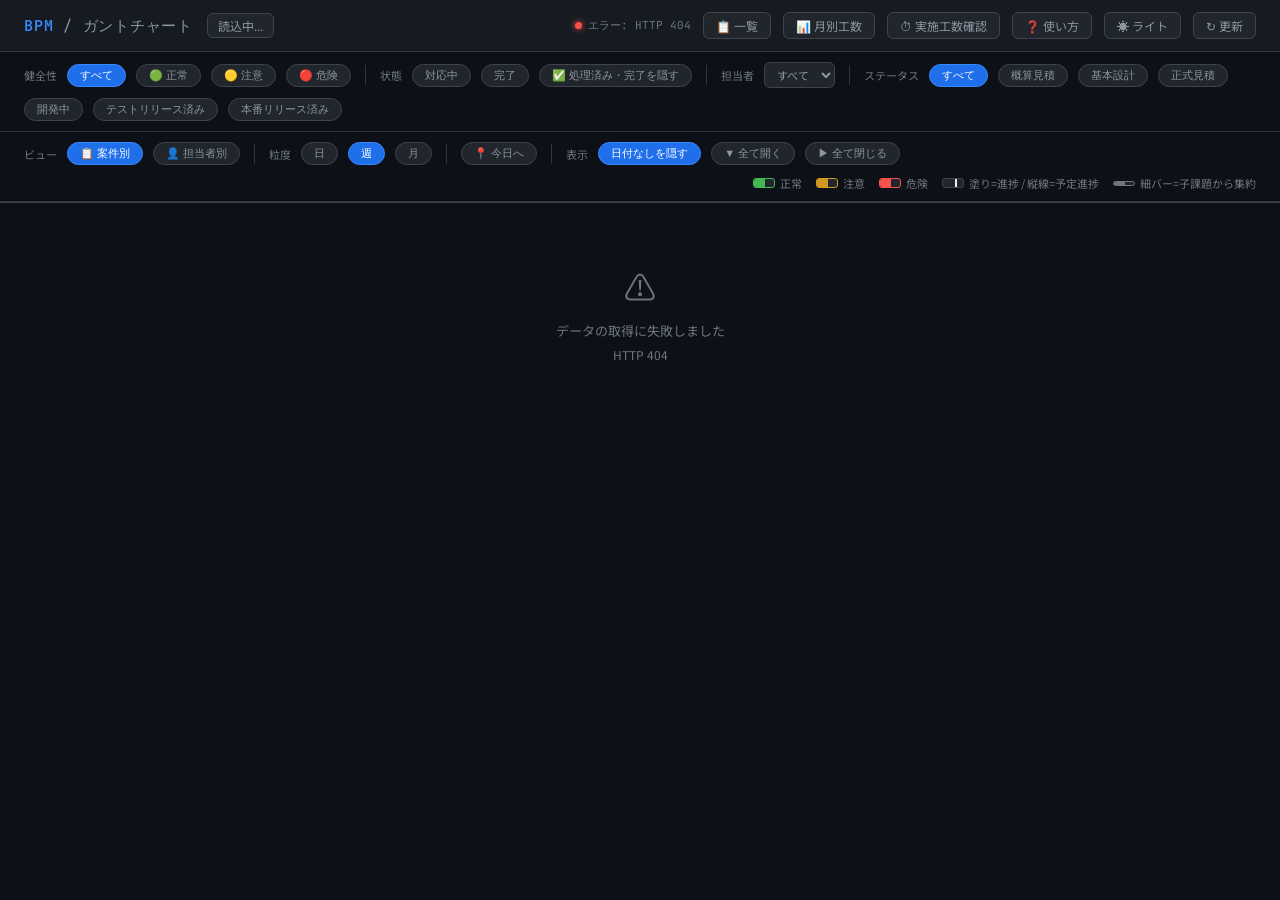
==== frontend/html/gantt.html @ 147f07b0 "feat: 担当者別・月別割当工数（人月）一覧表（workload.html）を追加" ====
<!DOCTYPE html>
<html lang="ja">
<head>
<meta charset="UTF-8">
<meta name="viewport" content="width=device-width, initial-scale=1.0">
<title>BPM / ガントチャート</title>
<link href="https://fonts.googleapis.com/css2?family=Noto+Sans+JP:wght@300;400;500;700&family=JetBrains+Mono:wght@400;600&display=swap" rel="stylesheet">
<style>
  :root {
    --bg: #0d1117; --bg2: #161b22; --bg3: #1c2128; --bg4: #21262d;
    --border: #30363d; --border2: #3d444d;
    --text: #e6edf3; --text2: #8d96a0; --text3: #6e7681;
    --accent: #388bfd; --accent2: #1f6feb;
    --green: #3fb950; --yellow: #d29922; --red: #f85149; --purple: #a371f7;
    --font: 'Noto Sans JP', sans-serif;
    --mono: 'JetBrains Mono', monospace;
    color-scheme: dark;
  }
  [data-theme="light"] {
    --bg: #ffffff; --bg2: #f6f8fa; --bg3: #eaeef2; --bg4: #f1f3f5;
    --border: #d0d7de; --border2: #afb8c1;
    --text: #1f2328; --text2: #57606a; --text3: #8c959f;
    --accent: #0969da; --accent2: #0550ae;
    --green: #1a7f37; --yellow: #9a6700; --red: #cf222e; --purple: #8250df;
    color-scheme: light;
  }
  * { box-sizing: border-box; margin: 0; padding: 0; }
  /* 画面全体を縦フレックスにして、ガント本体が残りの高さをすべて使うようにする */
  body {
    background: var(--bg); color: var(--text); font-family: var(--font); font-size: 13px;
    height: 100vh; display: flex; flex-direction: column;
  }

  /* Header */
  .header {
    background: var(--bg2); border-bottom: 1px solid var(--border); flex: none;
    padding: 12px 24px; display: flex; align-items: center; justify-content: space-between;
  }
  .logo { font-family: var(--mono); font-size: 15px; font-weight: 600; color: var(--accent); letter-spacing: .05em; }
  .logo span { color: var(--text2); font-weight: 400; }
  .project-badge {
    background: var(--bg4); border: 1px solid var(--border2);
    border-radius: 6px; padding: 3px 10px; font-size: 12px; color: var(--text2); margin-left: 14px;
  }
  .header-right { display: flex; align-items: center; gap: 12px; }
  .sync-info { font-family: var(--mono); font-size: 11px; color: var(--text3); }
  .sync-dot {
    width: 7px; height: 7px; border-radius: 50%; background: var(--green);
    display: inline-block; margin-right: 6px; box-shadow: 0 0 6px var(--green);
  }
  .sync-dot.error { background: var(--red); box-shadow: 0 0 6px var(--red); }
  .sync-dot.loading { background: var(--yellow); animation: blink 1s infinite; }
  @keyframes blink { 0%,100%{opacity:1} 50%{opacity:.3} }
  .btn-refresh, .btn-theme {
    background: var(--bg4); border: 1px solid var(--border2); border-radius: 6px;
    color: var(--text2); padding: 4px 12px; font-size: 12px; cursor: pointer;
    font-family: var(--font); transition: .15s;
  }
  .btn-refresh:hover, .btn-theme:hover { border-color: var(--accent); color: var(--text); }

  /* Filter */
  .filter-bar {
    padding: 10px 24px; display: flex; align-items: center; gap: 10px;
    border-bottom: 1px solid var(--border); flex-wrap: wrap; flex: none;
  }
  .filter-label { font-size: 11px; color: var(--text3); }
  .chip {
    background: var(--bg4); border: 1px solid var(--border2); border-radius: 20px;
    padding: 3px 12px; font-size: 11px; cursor: pointer; color: var(--text2); transition: .15s;
  }
  .chip:hover { border-color: var(--accent); color: var(--text); }
  .chip.active { background: var(--accent2); border-color: var(--accent); color: #fff; }
  .filter-sep { width: 1px; height: 20px; background: var(--border); margin: 0 4px; }
  .select-filter {
    background: var(--bg4); border: 1px solid var(--border2); border-radius: 6px;
    color: var(--text2); padding: 3px 8px; font-size: 11px; cursor: pointer;
    font-family: var(--font); outline: none; transition: .15s;
  }
  .select-filter:hover { border-color: var(--accent); color: var(--text); }

  /* 凡例 */
  .legend { margin-left: auto; display: flex; align-items: center; gap: 14px; font-size: 11px; color: var(--text3); }
  .legend-item { display: inline-flex; align-items: center; gap: 5px; white-space: nowrap; }
  .legend-swatch {
    width: 22px; height: 10px; border-radius: 3px; background: var(--bg4);
    border: 1px solid var(--barc, var(--border2)); position: relative; overflow: hidden;
  }
  .legend-swatch i { position: absolute; inset: 0 auto 0 0; width: 55%; background: var(--barc); }
  .legend-swatch.plan i { width: 2px; left: 60%; background: var(--text); }
  .legend-swatch.rolled { height: 5px; border-color: var(--text3); }
  .legend-swatch.rolled i { background: var(--text3); }

  /* ガント本体 */
  .gantt-scroll {
    position: relative; overflow: auto;
    flex: 1; min-height: 0; border-top: 1px solid var(--border2);
  }
  .gantt-canvas { position: relative; }

  .grow, .gantt-head { display: flex; align-items: stretch; }
  .gantt-head {
    position: sticky; top: 0; z-index: 3;
    height: 48px; border-bottom: 1px solid var(--border2);   /* 上段23 + 下段24 + 境界1 */
  }
  .gantt-rows { position: relative; }
  .grow { position: relative; z-index: 1; height: 34px; border-bottom: 1px solid var(--border); }
  .grow.is-child { height: 30px; }
  .grow:hover .gtrack { background: rgba(127,127,127,.09); }
  .grow:hover .gcell-left { background: var(--bg3); }

  .gcell-left {
    position: sticky; left: 0; flex: none; z-index: 2;
    display: flex; align-items: center; gap: 6px;
    padding: 0 10px 0 8px; overflow: hidden;
    background: var(--bg2); border-right: 1px solid var(--border2);
  }
  .grow.is-child .gcell-left { background: var(--bg); padding-left: 26px; }
  .gantt-head .gcell-left {
    background: var(--bg2); font-size: 11px; color: var(--text3);
    text-transform: uppercase; letter-spacing: .05em; white-space: nowrap;
  }
  .head-count {
    margin-left: auto; text-transform: none; letter-spacing: 0;
    font-family: var(--mono); overflow: hidden; text-overflow: ellipsis;
  }

  .gtrack { position: relative; flex: none; }

  /* 背景レイヤー（グリッド・週末・今日） */
  .gantt-bg { position: absolute; top: 0; bottom: 0; z-index: 0; pointer-events: none; }
  .gcol { position: absolute; top: 0; bottom: 0; border-right: 1px solid var(--border); opacity: .55; }
  .gcol.weekend { background: rgba(127,127,127,.07); }
  .gcol.month-start { border-right-color: var(--border2); opacity: 1; }
  .gtoday { position: absolute; top: 0; bottom: 0; width: 2px; background: var(--accent); opacity: .65; }

  /* 時間軸ヘッダー */
  .gt-groups, .gt-cols { position: absolute; left: 0; right: 0; }
  .gt-groups { top: 0; height: 23px; }
  .gt-cols { top: 23px; height: 24px; }
  .gt-group {
    position: absolute; top: 0; height: 23px; display: flex; align-items: center;
    font-size: 11px; color: var(--text2);
    border-right: 1px solid var(--border2); border-bottom: 1px solid var(--border);
    background: var(--bg2); white-space: nowrap;
  }
  /* 年月ラベルは左ペインの右端に貼り付いて動く（横スクロールしても現在の年月が読める）。
     LEFT_W(340) + 余白7px = 347px。overflow:hidden を付けると sticky が効かなくなるため付けない。 */
  .gt-group > span { position: sticky; left: 347px; padding-left: 7px; }
  .gt-col {
    position: absolute; top: 0; height: 24px; display: flex;
    align-items: center; justify-content: center; gap: 2px;
    font-family: var(--mono); font-size: 10px; color: var(--text3);
    border-right: 1px solid var(--border); background: var(--bg2); overflow: hidden;
  }
  .gt-col.weekend { color: var(--text2); background: var(--bg3); }
  .gt-col.today { color: #fff; background: var(--accent2); }
  .gt-col small { font-size: 9px; opacity: .75; }
  .gt-today-flag {
    position: absolute; top: 0; height: 23px; display: flex; align-items: center;
    transform: translateX(-50%); z-index: 2;
  }
  .gt-today-flag span {
    background: var(--accent); color: #fff; font-size: 9px; font-family: var(--mono);
    border-radius: 3px; padding: 1px 5px; white-space: nowrap;
  }

  /* バー */
  .gbar {
    position: absolute; top: 50%; transform: translateY(-50%); height: 15px;
    background: var(--bg4); border: 1px solid var(--barc); border-radius: 4px;
    cursor: pointer; overflow: hidden; transition: filter .15s;
  }
  .grow.is-child .gbar { height: 12px; }
  .gbar:hover { filter: brightness(1.25); }
  .gbar-fill { position: absolute; inset: 0 auto 0 0; background: var(--barc); opacity: .85; }
  .gbar-plan { position: absolute; top: -1px; bottom: -1px; width: 2px; background: var(--text); opacity: .7; }
  .gbar-pct {
    position: absolute; inset: 0; display: flex; align-items: center; justify-content: center;
    font-family: var(--mono); font-size: 9px; font-weight: 600; color: var(--text);
    text-shadow: 0 0 3px var(--bg), 0 0 3px var(--bg);
  }
  .gbar.invalid { border-style: dashed; border-color: var(--red); }
  /* 子課題から集約したサマリーバー（親自身に日付が無い場合）は細く描いて区別する */
  .gbar.rolled { height: 9px; border-radius: 2px; }
  .grow.is-child .gbar.rolled { height: 8px; }
  .gbar.rolled .gbar-pct { font-size: 8px; }

  .no-date {
    font-size: 10px; color: var(--text3); border: 1px dashed var(--border2);
    border-radius: 4px; padding: 1px 6px; white-space: nowrap;
  }

  /* 左ペイン中身 */
  .toggle-btn {
    background: none; border: none; color: var(--text2); cursor: pointer;
    font-size: 12px; width: 16px; flex: none; text-align: center; transition: transform .2s;
    line-height: 1; padding: 0;
  }
  .toggle-btn.open { transform: rotate(90deg); }
  .toggle-spacer { width: 16px; flex: none; }
  .health-icon { font-size: 11px; flex: none; }
  .issue-key { font-family: var(--mono); font-size: 11px; color: var(--accent); white-space: nowrap; flex: none; text-decoration: none; }
  .issue-key:hover { text-decoration: underline; }
  .issue-title { color: var(--text); font-weight: 500; overflow: hidden; text-overflow: ellipsis; white-space: nowrap; }
  .grow.is-child .issue-title { color: var(--text2); font-weight: 400; font-size: 12px; }
  .count-badge {
    background: var(--bg4); border: 1px solid var(--border2); border-radius: 10px;
    padding: 0 6px; font-size: 10px; color: var(--text3); font-family: var(--mono); flex: none;
  }
  .assignee-tag {
    flex: none; margin-left: auto; max-width: 72px; overflow: hidden;
    text-overflow: ellipsis; white-space: nowrap;
    font-size: 11px; color: var(--text2); text-align: right;
  }
  .grow.is-child .assignee-tag { color: var(--text3); }

  /* 担当者別ビュー: グループヘッダ行・子課題の親案件キー表示 */
  .grow.is-group .gcell-left { background: var(--bg3); font-weight: 500; }
  .grow.is-group:hover .gcell-left { background: var(--bg3); }
  .group-name { overflow: hidden; text-overflow: ellipsis; white-space: nowrap; }
  .parent-ref { color: var(--text3); font-weight: 400; font-size: 10px; }

  /* 担当者別ビュー: 複数選択フィルタ */
  .assignee-multi { position: relative; }
  .assignee-multi-panel {
    position: absolute; top: calc(100% + 6px); left: 0; z-index: 50; display: none;
    background: var(--bg2); border: 1px solid var(--border2); border-radius: 8px;
    padding: 6px; min-width: 200px; max-height: 320px; overflow-y: auto;
    box-shadow: 0 8px 24px rgba(0,0,0,.35);
  }
  .assignee-multi-panel.open { display: block; }
  .assignee-multi-actions {
    display: flex; justify-content: flex-end; padding: 0 4px 6px;
    border-bottom: 1px solid var(--border); margin-bottom: 6px;
  }
  .assignee-multi-actions button {
    background: none; border: none; color: var(--accent); font-size: 11px; cursor: pointer; padding: 0;
  }
  .assignee-multi-panel label {
    display: flex; align-items: center; gap: 6px; padding: 3px 4px;
    font-size: 12px; color: var(--text); cursor: pointer; border-radius: 4px; white-space: nowrap;
  }
  .assignee-multi-panel label:hover { background: var(--bg3); }

  /* ツールチップ */
  .gtip {
    position: fixed; z-index: 500; display: none; max-width: 320px;
    background: var(--bg2); border: 1px solid var(--border2); border-radius: 8px;
    padding: 10px 12px; box-shadow: 0 8px 24px rgba(0,0,0,.4); pointer-events: none;
  }
  .gtip.open { display: block; }
  .gtip-key { font-family: var(--mono); font-size: 11px; color: var(--accent); }
  .gtip-title { font-size: 13px; font-weight: 600; margin: 2px 0 8px; line-height: 1.35; }
  .gtip-grid { display: grid; grid-template-columns: auto 1fr; gap: 3px 12px; font-size: 12px; }
  .gtip-grid dt { color: var(--text3); white-space: nowrap; }
  .gtip-grid dd { font-family: var(--mono); color: var(--text); }

  /* 状態表示 */
  .state-overlay { padding: 60px; text-align: center; color: var(--text3); }
  .state-overlay .icon { font-size: 32px; margin-bottom: 12px; }
  .spinner {
    width: 28px; height: 28px; border: 3px solid var(--border2);
    border-top-color: var(--accent); border-radius: 50%;
    animation: spin .8s linear infinite; margin: 0 auto 12px;
  }
  @keyframes spin { to { transform: rotate(360deg); } }
</style>
<link rel="stylesheet" href="child-modal.css">
</head>
<body>

<header class="header">
  <div style="display:flex;align-items:center">
    <div class="logo">BPM<span> / ガントチャート</span></div>
    <div class="project-badge" id="projectBadge">読込中...</div>
  </div>
  <div class="header-right">
    <span class="sync-info"><span class="sync-dot loading" id="syncDot"></span><span id="syncText">取得中...</span></span>
    <a class="btn-refresh" href="/index.html" style="text-decoration:none">📋 一覧</a>
    <a class="btn-refresh" href="/workload.html" style="text-decoration:none">📊 月別工数</a>
    <a class="btn-refresh" href="/worklog.html" target="_blank" rel="noopener" style="text-decoration:none">⏱ 実施工数確認</a>
    <a class="btn-refresh" href="/guide.html" target="_blank" rel="noopener" style="text-decoration:none">❓ 使い方</a>
    <button class="btn-theme" id="btnTheme" onclick="toggleTheme()">☀ ライト</button>
    <button class="btn-refresh" onclick="fetchData(true)">↻ 更新</button>
  </div>
</header>

<div class="filter-bar">
  <span class="filter-label">健全性</span>
  <button class="chip" data-f="health" data-v="all">すべて</button>
  <button class="chip" data-f="health" data-v="green">🟢 正常</button>
  <button class="chip" data-f="health" data-v="yellow">🟡 注意</button>
  <button class="chip" data-f="health" data-v="red">🔴 危険</button>
  <div class="filter-sep"></div>
  <span class="filter-label">状態</span>
  <button class="chip" data-f="status" data-v="wip">対応中</button>
  <button class="chip" data-f="status" data-v="done">完了</button>
  <button class="chip" id="chipHideDone" onclick="toggleHideDone(this)">✅ 処理済み・完了を隠す</button>
  <div class="filter-sep"></div>
  <span class="filter-label">担当者</span>
  <select class="select-filter" id="assigneeFilter" onchange="setAssigneeFilter(this.value)">
    <option value="all">すべて</option>
  </select>
  <div class="assignee-multi" id="assigneeMultiWrap" style="display:none">
    <button class="select-filter" id="assigneeMultiBtn" type="button" onclick="toggleAssigneeMultiPanel(event)">👥 担当者: 全員</button>
    <div class="assignee-multi-panel" id="assigneeMultiPanel"></div>
  </div>
  <div class="filter-sep"></div>
  <span class="filter-label">ステータス</span>
  <button class="chip" data-f="customStatus" data-v="all">すべて</button>
  <button class="chip" data-f="customStatus" data-v="見積">概算見積</button>
  <button class="chip" data-f="customStatus" data-v="設計">基本設計</button>
  <button class="chip" data-f="customStatus" data-v="正式">正式見積</button>
  <button class="chip" data-f="customStatus" data-v="開発">開発中</button>
  <button class="chip" data-f="customStatus" data-v="テスト">テストリリース済み</button>
  <button class="chip" data-f="customStatus" data-v="本番">本番リリース済み</button>
</div>

<div class="filter-bar" style="border-top:none">
  <span class="filter-label">ビュー</span>
  <button class="chip" data-mode="project">📋 案件別</button>
  <button class="chip" data-mode="assignee">👤 担当者別</button>
  <div class="filter-sep"></div>
  <span class="filter-label">粒度</span>
  <button class="chip" data-scale="day">日</button>
  <button class="chip" data-scale="week">週</button>
  <button class="chip" data-scale="month">月</button>
  <div class="filter-sep"></div>
  <button class="chip" onclick="scrollToToday()">📍 今日へ</button>
  <div class="filter-sep"></div>
  <span class="filter-label">表示</span>
  <button class="chip" id="chipHideUndated" onclick="toggleHideUndated(this)">日付なしを隠す</button>
  <button class="chip" onclick="setAllExpanded(true)">▼ 全て開く</button>
  <button class="chip" onclick="setAllExpanded(false)">▶ 全て閉じる</button>

  <div class="legend">
    <span class="legend-item" style="--barc:var(--green)"><span class="legend-swatch"><i></i></span>正常</span>
    <span class="legend-item" style="--barc:var(--yellow)"><span class="legend-swatch"><i></i></span>注意</span>
    <span class="legend-item" style="--barc:var(--red)"><span class="legend-swatch"><i></i></span>危険</span>
    <span class="legend-item"><span class="legend-swatch plan"><i></i></span>塗り=進捗 / 縦線=予定進捗</span>
    <span class="legend-item"><span class="legend-swatch rolled"><i></i></span>細バー=子課題から集約</span>
  </div>
</div>

<div class="gantt-scroll" id="ganttScroll">
  <div id="ganttState" class="state-overlay"><div class="spinner"></div>読込中...</div>
  <div class="gantt-canvas" id="ganttCanvas" style="display:none">
    <div class="gantt-head" id="ganttHead"></div>
    <div class="gantt-rows" id="ganttRows"></div>
  </div>
</div>

<div class="gtip" id="gtip"></div>

<script src="child-modal.js"></script>
<script>
// ── 状態 ──────────────────────────────────────────
let allData = [];
let expanded = new Set();          // 展開中の親案件 ID（案件別ビュー）
let collapsedGroups = new Set();   // 閉じた担当者グループのキー（担当者別ビュー・既定は全開）
let axis = null;                   // 現在の時間軸モデル
let filter = { health: 'all', status: null, assignee: 'all', customStatus: 'all', childSort: 'assignee-date', hideDone: false };
let scale = 'week';

// Backlog 組み込みステータス: 1=未対応 2=処理中 3=処理済み 4=完了
const DONE_STATUS_IDS = [3, 4];
const isDoneStatus = x => DONE_STATUS_IDS.includes(x.statusId);
let hideUndated = true;            // 日付が引けない行を隠す（Backlog 側で未設定の課題が多いため既定 ON）
let didInitialScroll = false;

let viewMode = 'project';                  // 'project'（案件別） | 'assignee'（担当者別）
let selectedAssignees = [];                // 担当者別ビューの複数選択フィルタ。空 = 全員。要素は assigneeId(数値) または 'unassigned'
let projectUsersCache = [];                // 複数選択フィルタの候補 [{id, name}]（/api/project-users）

const POLL_MS    = 60000;          // 60秒ポーリング（index.html と同じ）
const FILTER_KEY = 'bpm2-filter';  // index.html とフィルタ状態を共有
const SCALE_KEY  = 'bpm2-gantt-scale';
const HIDE_KEY   = 'bpm2-gantt-hide-undated';
const MODE_KEY   = 'bpm2-gantt-mode';
const ASSIGNEE_MULTI_KEY = 'bpm2-gantt-assignees';
const LEFT_W     = 340;            // 左ペイン幅(px)
const SCALES = {
  day:   { colW: 32, padUnits: 5 },
  week:  { colW: 52, padUnits: 2 },
  month: { colW: 64, padUnits: 1 },
};

// ── フィルタの保存・復元（index.html と共通仕様）──
function saveFilter() {
  try { localStorage.setItem(FILTER_KEY, JSON.stringify(filter)); } catch (e) {}
}

function loadFilter() {
  try {
    const saved = JSON.parse(localStorage.getItem(FILTER_KEY) || '{}');
    for (const k of Object.keys(filter)) {
      if (saved[k] !== undefined) filter[k] = saved[k];
    }
  } catch (e) {}
  const s = localStorage.getItem(SCALE_KEY);
  if (s && SCALES[s]) scale = s;
  const h = localStorage.getItem(HIDE_KEY);
  if (h !== null) hideUndated = h === '1';
  const vm = localStorage.getItem(MODE_KEY);
  if (vm === 'project' || vm === 'assignee') viewMode = vm;
  try {
    const savedAssignees = JSON.parse(localStorage.getItem(ASSIGNEE_MULTI_KEY) || '[]');
    if (Array.isArray(savedAssignees)) selectedAssignees = savedAssignees;
  } catch (e) {}
}

// 保存されたフィルタ・粒度を UI コントロールへ反映
function applyFilterUI() {
  document.querySelectorAll('.chip[data-f]').forEach(c => {
    c.classList.toggle('active', filter[c.dataset.f] === c.dataset.v);
  });
  document.querySelectorAll('.chip[data-scale]').forEach(c => {
    c.classList.toggle('active', c.dataset.scale === scale);
  });
  document.getElementById('chipHideUndated').classList.toggle('active', hideUndated);
  const hideDoneChip = document.getElementById('chipHideDone');
  if (hideDoneChip) hideDoneChip.classList.toggle('active', filter.hideDone);
  updateModeUI();
}

// ── API 取得 ──────────────────────────────────────
async function fetchData(force = false) {
  setSyncState('loading');
  try {
    const url = '/api/issues' + (force ? '?t=' + Date.now() : '');
    const res = await fetch(url);
    if (!res.ok) throw new Error(`HTTP ${res.status}`);
    allData = await res.json();
    document.getElementById('projectBadge').textContent =
      allData.length ? allData[0].id.split('-')[0] + ' プロジェクト' : '';
    updateAssigneeFilter();
    renderGantt();
    setSyncState('ok');
  } catch (e) {
    setSyncState('error', e.message);
    if (!allData.length) showState('⚠', 'データの取得に失敗しました', e.message);
  }
}

// 担当者別ビューの複数選択フィルタの候補用（1h キャッシュ付き API のため負荷は無視できる）
async function loadProjectUsersForFilter() {
  try {
    const res = await fetch('/api/project-users');
    if (res.ok) projectUsersCache = await res.json();
  } catch (e) { /* 取得失敗時は allData 側の担当者のみを候補にする */ }
}

function setSyncState(state, msg = '') {
  const dot  = document.getElementById('syncDot');
  const text = document.getElementById('syncText');
  dot.className = 'sync-dot';
  if (state === 'loading') {
    dot.classList.add('loading');
    text.textContent = '取得中...';
  } else if (state === 'ok') {
    text.textContent = '最終同期: ' + new Date().toLocaleTimeString('ja-JP');
  } else {
    dot.classList.add('error');
    text.textContent = 'エラー: ' + msg;
  }
}

function showState(icon, msg, sub = '') {
  document.getElementById('ganttCanvas').style.display = 'none';
  const el = document.getElementById('ganttState');
  el.style.display = '';
  el.innerHTML = `<div class="icon">${icon}</div><div>${escHtml(msg)}</div>` +
    (sub ? `<div style="font-size:12px;margin-top:6px">${escHtml(sub)}</div>` : '');
}

// ── 日付ユーティリティ ────────────────────────────
function parseYMD(s) {
  if (!s) return null;
  const m = /^(\d{4})-(\d{2})-(\d{2})/.exec(s);
  return m ? new Date(+m[1], +m[2] - 1, +m[3]) : null;
}
function today0() { const d = new Date(); d.setHours(0, 0, 0, 0); return d; }
function utcOf(d) { return Date.UTC(d.getFullYear(), d.getMonth(), d.getDate()); }
function diffDays(a, b) { return Math.round((utcOf(b) - utcOf(a)) / 86400000); }
function addDays(d, n) { return new Date(d.getFullYear(), d.getMonth(), d.getDate() + n); }
function addMonths(d, n) { return new Date(d.getFullYear(), d.getMonth() + n, 1); }
function daysInMonth(d) { return new Date(d.getFullYear(), d.getMonth() + 1, 0).getDate(); }
function startOfWeek(d) { return addDays(d, -((d.getDay() + 6) % 7)); }   // 月曜始まり
function startOfMonth(d) { return new Date(d.getFullYear(), d.getMonth(), 1); }
function fmtMD(d) { return `${d.getMonth() + 1}/${d.getDate()}`; }
function fmtYMD(d) {
  const p = n => String(n).padStart(2, '0');
  return `${d.getFullYear()}-${p(d.getMonth() + 1)}-${p(d.getDate())}`;
}

// ── フィルタ適用 ──────────────────────────────────
function isParentDone(row) {
  if (isDoneStatus(row)) return true;
  return row.children.length > 0 && row.children.every(isDoneStatus);
}

function matchCustomStatus(row) {
  if (filter.customStatus === 'all') return true;
  if (!row.customStatus) return false;
  const m = row.customStatus.match(/^(\d+)/);
  if (!m) return false;
  const num = parseInt(m[1], 10);
  switch (filter.customStatus) {
    case '見積':   return num >= 0  && num <= 19;
    case '設計':   return num >= 20 && num <= 29;
    case '正式':   return num >= 30 && num <= 39;
    case '開発':   return num >= 40 && num <= 49;
    case 'テスト': return num >= 59 && num <= 60;
    case '本番':   return num === 69;
  }
  return true;
}

/**
 * バーを描く期間を決める。
 * 子課題は自身の開始日・期限日が両方揃っている場合のみ。
 * 親案件は自身の日付を優先し、欠けていれば子課題の最小開始〜最大期限で補完する
 * （Backlog では親案件に日付を入れない運用が多いため）。
 * 戻り値: { start: Date, due: Date, rolled: boolean } または null
 */
function resolveRange(item, kind) {
  const own = { s: parseYMD(item.start), d: parseYMD(item.due) };
  if (own.s && own.d) return { start: own.s, due: own.d, rolled: false };
  if (kind !== 'parent') return null;

  const starts = item.children.map(c => parseYMD(c.start)).filter(Boolean);
  const dues   = item.children.map(c => parseYMD(c.due)).filter(Boolean);
  if (own.s) starts.push(own.s);
  if (own.d) dues.push(own.d);
  if (!starts.length || !dues.length) return null;
  return {
    start: new Date(Math.min(...starts)),
    due:   new Date(Math.max(...dues)),
    rolled: true,
  };
}

/** フィルタ後の行データを [{parent, children, range, autoExpand}] で返す */
function visibleRows() {
  const assigneeActive = filter.assignee !== 'all';
  return allData.filter(row => {
    if (filter.health !== 'all' && row.health !== filter.health) return false;
    if (filter.status === 'done' && !isParentDone(row)) return false;
    if (filter.status === 'wip'  &&  isParentDone(row)) return false;
    if (filter.hideDone && isParentDone(row)) return false;
    if (assigneeActive
        && row.assignee !== filter.assignee
        && !row.children.some(c => c.assignee === filter.assignee)) return false;
    return matchCustomStatus(row);
  }).map(row => {
    // 担当者フィルタ時、親が一致しなければ一致する子課題だけを表示する（index.html と同じ）
    const parentMatches = !assigneeActive || row.assignee === filter.assignee;
    let children = parentMatches ? row.children : row.children.filter(c => c.assignee === filter.assignee);
    // 親の期間集約は担当者フィルタに左右されない（案件そのものの期間として扱う）
    const range = resolveRange(row, 'parent');
    if (hideUndated) children = children.filter(c => resolveRange(c, 'child'));
    if (filter.hideDone) children = children.filter(c => !isDoneStatus(c));
    return { parent: row, children, range, autoExpand: assigneeActive && children.length > 0 };
  }).filter(r => !hideUndated || r.range);
}

/**
 * 担当者別ビューの行データ。
 * 全親の children をフラット化し、フィルタ適用後に assigneeId でグループ化して返す。
 * 各グループの children には親への参照（.parent）を付ける（左ペインの親キー表示・ツールチップ用）。
 * カスタムステータスは子課題自身が持たないため、親案件の customStatus で判定する（継承）。
 * グループは名前の五十音順。未割当（assigneeId が無い）は常に末尾。
 * グループ内は開始日昇順（同日は課題キー順）。課題が 1 件も残らない担当者はグループごと出さない。
 */
function visibleAssigneeGroups() {
  const bucket = new Map();   // key: assigneeId(数値) または 'unassigned'
  for (const row of allData) {
    if (!matchCustomStatus(row)) continue;
    for (const c of row.children) {
      if (filter.health !== 'all' && childHealth(c) !== filter.health) continue;
      if (filter.status === 'done' && !isDoneStatus(c)) continue;
      if (filter.status === 'wip'  &&  isDoneStatus(c)) continue;
      if (filter.hideDone && isDoneStatus(c)) continue;
      if (hideUndated && !resolveRange(c, 'child')) continue;
      const idKey = c.assigneeId ?? 'unassigned';
      if (selectedAssignees.length && !selectedAssignees.includes(idKey)) continue;
      if (!bucket.has(idKey)) {
        bucket.set(idKey, {
          key: 'a:' + idKey,
          assigneeId: c.assigneeId ?? null,
          name: c.assignee || '未割当',
          children: [],
        });
      }
      bucket.get(idKey).children.push(Object.assign({}, c, { parent: row }));
    }
  }
  const groups = [...bucket.values()];
  groups.sort((a, b) => {
    const aUn = a.assigneeId == null, bUn = b.assigneeId == null;
    if (aUn !== bUn) return aUn ? 1 : -1;
    return a.name.localeCompare(b.name, 'ja');
  });
  for (const g of groups) {
    g.children.sort((a, b) => {
      const sa = a.start || '9999-12-31', sb = b.start || '9999-12-31';
      if (sa !== sb) return sa.localeCompare(sb);
      return a.id.localeCompare(b.id);
    });
  }
  return groups;
}

/** 複数選択フィルタの候補一覧。/api/project-users と実データ上の担当者の和集合（五十音順）。未割当は含まない（別枠で表示）*/
function getAssigneeCandidates() {
  const map = new Map();
  (projectUsersCache || []).forEach(u => map.set(u.id, u.name));
  allData.forEach(row => row.children.forEach(c => {
    if (c.assigneeId != null && !map.has(c.assigneeId)) map.set(c.assigneeId, c.assignee);
  }));
  return [...map.entries()]
    .map(([id, name]) => ({ id, name }))
    .sort((a, b) => String(a.name).localeCompare(String(b.name), 'ja'));
}

/** 子課題のソート（index.html の childSort 設定を踏襲）*/
function sortChildren(children) {
  return [...children].sort((a, b) => {
    const nameA = a.assignee || '未割当', nameB = b.assignee || '未割当';
    const startA = a.start || '9999-12-31', startB = b.start || '9999-12-31';
    if (filter.childSort === 'date-assignee') {
      if (startA !== startB) return startA.localeCompare(startB);
      return nameA.localeCompare(nameB, 'ja');
    }
    if (nameA !== nameB) return nameA.localeCompare(nameB, 'ja');
    return startA.localeCompare(startB);
  });
}

// ── 時間軸モデル ──────────────────────────────────
/**
 * 表示対象の全課題（親＋子）の start/due から軸の範囲を決め、
 * 目盛り列・上段グループ・座標変換関数を持つ axis を組み立てる。
 * 展開状態に関わらず全課題を対象にすることで、開閉しても軸がぶれない。
 */
function buildAxis(rows) {
  const colW = SCALES[scale].colW;
  const pad  = SCALES[scale].padUnits;

  let min = null, max = null;
  const take = (r) => {
    if (!r) return;
    if (!min || r.start < min) min = r.start;
    if (!max || r.due   > max) max = r.due;
  };
  for (const { range, children } of rows) {
    take(range);
    for (const c of children) take(resolveRange(c, 'child'));
  }
  const t = today0();
  if (!min || !max) { min = addDays(t, -30); max = addDays(t, 30); }
  // 今日が必ず軸に含まれるようにする
  if (t < min) min = t;
  if (t > max) max = t;

  // 前後に余白を付けたうえで、粒度の単位境界へスナップする
  let axisStart, axisEnd;
  if (scale === 'day') {
    axisStart = addDays(min, -pad);
    axisEnd   = addDays(max,  pad);
  } else if (scale === 'week') {
    axisStart = startOfWeek(addDays(min, -pad * 7));
    axisEnd   = addDays(startOfWeek(addDays(max, pad * 7)), 6);
  } else {
    axisStart = startOfMonth(addMonths(min, -pad));
    axisEnd   = addDays(addMonths(startOfMonth(max), pad + 1), -1);
  }

  // 列の生成
  const cols = [];
  if (scale === 'month') {
    let cur = axisStart;
    while (cur <= axisEnd) {
      cols.push({
        date: cur,
        label: `${cur.getMonth() + 1}月`, sub: '',
        weekend: false,
        boundary: cur.getMonth() === 0,               // 年初を太線に
        group: `${cur.getFullYear()}年`,
        isToday: cur.getFullYear() === t.getFullYear() && cur.getMonth() === t.getMonth(),
      });
      cur = addMonths(cur, 1);
    }
  } else {
    const step = scale === 'day' ? 1 : 7;
    let cur = axisStart;
    while (cur <= axisEnd) {
      const isDay = scale === 'day';
      cols.push({
        date: cur,
        label: isDay ? String(cur.getDate()) : fmtMD(cur),
        sub:   isDay ? '日月火水木金土'[cur.getDay()] : '',
        weekend: isDay && (cur.getDay() === 0 || cur.getDay() === 6),
        boundary: isDay ? cur.getDate() === 1 : cur.getDate() <= 7,
        group: `${cur.getFullYear()}年${cur.getMonth() + 1}月`,
        isToday: isDay ? diffDays(cur, t) === 0 : (t >= cur && t < addDays(cur, 7)),
      });
      cur = addDays(cur, step);
    }
  }
  cols.forEach((c, i) => { c.x = i * colW; c.w = colW; });

  // 上段グループ（連続する同一ラベルをまとめる）
  const groups = [];
  for (const c of cols) {
    const last = groups[groups.length - 1];
    if (last && last.label === c.group) last.w += colW;
    else groups.push({ label: c.group, x: c.x, w: colW });
  }

  /** 日付 → X 座標(px)。月粒度では月内の日割りで按分する。 */
  const xOf = (d) => {
    if (!d) return null;
    if (scale === 'day')  return diffDays(axisStart, d) * colW;
    if (scale === 'week') return diffDays(axisStart, d) / 7 * colW;
    const months = (d.getFullYear() - axisStart.getFullYear()) * 12 + (d.getMonth() - axisStart.getMonth());
    return (months + (d.getDate() - 1) / daysInMonth(d)) * colW;
  };
  /** 指定日 1 日分の幅(px)。バーの終端を期限日「込み」にするために使う。 */
  const dayW = (d) => {
    if (scale === 'day')  return colW;
    if (scale === 'week') return colW / 7;
    return colW / daysInMonth(d);
  };

  return { cols, groups, colW, width: cols.length * colW, xOf, dayW, todayX: xOf(t) };
}

// ── 健全性（子課題はフロント側で判定）────────────
function childHealth(c) {
  if (isDoneStatus(c)) return 'green';                         // 処理済み/完了
  const t = today0();
  const due = parseYMD(c.due);
  if (due && due < t) return 'red';
  if (c.plannedH > 0 && c.actualH > c.plannedH * 1.2) return 'red';
  if (due && diffDays(t, due) <= 3) return 'yellow';
  if (c.plannedH > 0 && c.actualH > c.plannedH) return 'yellow';
  return 'green';
}

/** 期間に対する「今日時点であるべき進捗率」（index.html の planProgress と同じ考え方）*/
function planProgressOf(s, d) {
  if (!s || !d || d <= s) return null;
  const t = today0();
  if (t <= s) return 0;
  if (t >= d) return 100;
  return Math.round((t - s) / (d - s) * 100);
}

// ── 描画 ──────────────────────────────────────────
function renderGantt() {
  if (viewMode === 'assignee') { renderAssigneeGantt(); return; }
  const rows = visibleRows();
  const scroll = document.getElementById('ganttScroll');
  const prevScrollLeft = scroll.scrollLeft;
  const prevScrollTop  = scroll.scrollTop;

  if (!rows.length) { showState('🔍', '該当する案件がありません'); return; }

  document.getElementById('ganttState').style.display = 'none';
  document.getElementById('ganttCanvas').style.display = '';

  axis = buildAxis(rows);
  const totalW = LEFT_W + axis.width;
  const head = document.getElementById('ganttHead');
  const body = document.getElementById('ganttRows');
  head.style.width = body.style.width = totalW + 'px';

  const childCount = rows.reduce((s, r) => s + r.children.length, 0);
  updateHideChipLabel();
  head.innerHTML =
    `<div class="gcell-left" style="width:${LEFT_W}px">案件 / 課題
       <span class="head-count">${rows.length} 案件 / ${childCount} 課題</span>
     </div>` +
    `<div class="gtrack" style="width:${axis.width}px">
       <div class="gt-groups">${axis.groups.map(g =>
         `<div class="gt-group" style="left:${g.x}px;width:${g.w}px"><span>${g.label}</span></div>`).join('')}
         ${axis.todayX != null ? `<div class="gt-today-flag" style="left:${axis.todayX}px"><span>今日</span></div>` : ''}
       </div>
       <div class="gt-cols">${axis.cols.map(c =>
         `<div class="gt-col${c.weekend ? ' weekend' : ''}${c.isToday ? ' today' : ''}" style="left:${c.x}px;width:${c.w}px">` +
         `${c.label}${c.sub ? `<small>${c.sub}</small>` : ''}</div>`).join('')}
       </div>
     </div>`;

  // 背景（グリッド・週末・今日ライン）は行の下に 1 枚だけ敷く
  let html = `<div class="gantt-bg" style="left:${LEFT_W}px;width:${axis.width}px">` +
    axis.cols.map(c =>
      `<div class="gcol${c.weekend ? ' weekend' : ''}${c.boundary ? ' month-start' : ''}" style="left:${c.x}px;width:${c.w}px"></div>`).join('') +
    (axis.todayX != null ? `<div class="gtoday" style="left:${axis.todayX}px"></div>` : '') +
    `</div>`;

  for (const { parent, children, range, autoExpand } of rows) {
    const isOpen = expanded.has(parent.id) || autoExpand;
    if (autoExpand) expanded.add(parent.id);

    const badge = children.length === parent.children.length
      ? `${parent.children.length}`
      : `${children.length}/${parent.children.length}`;
    const icon = parent.health === 'green' ? '🟢' : parent.health === 'yellow' ? '🟡' : '🔴';
    const pBar = barCell(parent, 'parent', range);

    html += `<div class="grow">
      <div class="gcell-left" style="width:${LEFT_W}px">
        <button class="toggle-btn${isOpen ? ' open' : ''}" onclick="toggleRow('${escAttr(parent.id)}')" aria-label="展開">▶</button>
        <span class="health-icon">${icon}</span>
        <a href="${escAttr(parent.url)}" target="_blank" rel="noopener" class="issue-key">${escHtml(parent.id)}</a>
        <span class="issue-title" title="${escAttr(parent.title)}">${escHtml(parent.title)}</span>
        <span class="count-badge">${badge}</span>
        ${pBar ? '' : '<span class="no-date">日付未設定</span>'}
        <span class="assignee-tag" title="${escAttr(parent.assignee || '未割当')}">${escHtml(parent.assignee || '未割当')}</span>
      </div>
      <div class="gtrack" style="width:${axis.width}px">${pBar}</div>
    </div>`;

    if (!isOpen) continue;
    for (const c of sortChildren(children)) {
      const cBar = barCell(c, 'child');
      html += `<div class="grow is-child">
        <div class="gcell-left" style="width:${LEFT_W}px">
          <span class="toggle-spacer"></span>
          <a href="${escAttr(c.url)}" target="_blank" rel="noopener" class="issue-key">${escHtml(c.id)}</a>
          <span class="issue-title" style="cursor:pointer;text-decoration:underline;text-decoration-style:dotted;text-underline-offset:2px" onclick="openChildModal('${escAttr(c.id)}')" title="詳細を表示">${escHtml(c.title)}</span>
          ${cBar ? '' : '<span class="no-date">日付未設定</span>'}
          <span class="assignee-tag" title="${escAttr(c.assignee || '未割当')}">${escHtml(c.assignee || '未割当')}</span>
        </div>
        <div class="gtrack" style="width:${axis.width}px">${cBar}</div>
      </div>`;
    }
  }
  body.innerHTML = html;

  if (!didInitialScroll) { didInitialScroll = true; scrollToToday(); }
  else { scroll.scrollLeft = prevScrollLeft; scroll.scrollTop = prevScrollTop; }
}

/** 担当者別ビューの描画。親課題行は出さず、担当者グループ＋子課題行のみで構成する。 */
function renderAssigneeGantt() {
  const groups = visibleAssigneeGroups();
  const scroll = document.getElementById('ganttScroll');
  const prevScrollLeft = scroll.scrollLeft;
  const prevScrollTop  = scroll.scrollTop;

  if (!groups.length) { showState('🔍', '該当する課題がありません'); return; }

  document.getElementById('ganttState').style.display = 'none';
  document.getElementById('ganttCanvas').style.display = '';

  // buildAxis は { range, children } の配列を期待する。グループは range を持たないため null を渡す（null 安全）。
  axis = buildAxis(groups.map(g => ({ range: null, children: g.children })));
  const totalW = LEFT_W + axis.width;
  const head = document.getElementById('ganttHead');
  const body = document.getElementById('ganttRows');
  head.style.width = body.style.width = totalW + 'px';

  const childCount = groups.reduce((s, g) => s + g.children.length, 0);
  updateHideChipLabel();
  head.innerHTML =
    `<div class="gcell-left" style="width:${LEFT_W}px">担当者 / 課題
       <span class="head-count">${groups.length} 名 / ${childCount} 課題</span>
     </div>` +
    `<div class="gtrack" style="width:${axis.width}px">
       <div class="gt-groups">${axis.groups.map(g =>
         `<div class="gt-group" style="left:${g.x}px;width:${g.w}px"><span>${g.label}</span></div>`).join('')}
         ${axis.todayX != null ? `<div class="gt-today-flag" style="left:${axis.todayX}px"><span>今日</span></div>` : ''}
       </div>
       <div class="gt-cols">${axis.cols.map(c =>
         `<div class="gt-col${c.weekend ? ' weekend' : ''}${c.isToday ? ' today' : ''}" style="left:${c.x}px;width:${c.w}px">` +
         `${c.label}${c.sub ? `<small>${c.sub}</small>` : ''}</div>`).join('')}
       </div>
     </div>`;

  // 背景（グリッド・週末・今日ライン）は行の下に 1 枚だけ敷く
  let html = `<div class="gantt-bg" style="left:${LEFT_W}px;width:${axis.width}px">` +
    axis.cols.map(c =>
      `<div class="gcol${c.weekend ? ' weekend' : ''}${c.boundary ? ' month-start' : ''}" style="left:${c.x}px;width:${c.w}px"></div>`).join('') +
    (axis.todayX != null ? `<div class="gtoday" style="left:${axis.todayX}px"></div>` : '') +
    `</div>`;

  for (const g of groups) {
    const isOpen = !collapsedGroups.has(g.key);
    const totalPlanned = g.children.reduce((s, c) => s + c.plannedH, 0);
    const totalActual  = g.children.reduce((s, c) => s + c.actualH, 0);
    const label = g.assigneeId == null ? '未割当' : g.name;

    html += `<div class="grow is-group">
      <div class="gcell-left" style="width:${LEFT_W}px">
        <button class="toggle-btn${isOpen ? ' open' : ''}" onclick="toggleGroup('${escAttr(g.key)}')" aria-label="展開">▶</button>
        <span class="group-name">👤 ${escHtml(label)}</span>
        <span class="count-badge">${g.children.length}</span>
        <span class="assignee-tag" style="max-width:none">計 ${totalPlanned}h/${totalActual}h</span>
      </div>
      <div class="gtrack" style="width:${axis.width}px"></div>
    </div>`;

    if (!isOpen) continue;
    for (const c of g.children) {
      const cBar = barCell(c, 'child');
      html += `<div class="grow is-child">
        <div class="gcell-left" style="width:${LEFT_W}px">
          <span class="toggle-spacer"></span>
          <a href="${escAttr(c.url)}" target="_blank" rel="noopener" class="issue-key">${escHtml(c.id)}</a>
          <a href="${escAttr(c.parent.url)}" target="_blank" rel="noopener" class="issue-key parent-ref" title="${escAttr(c.parent.title)}">[${escHtml(c.parent.id)}]</a>
          <span class="issue-title" style="cursor:pointer;text-decoration:underline;text-decoration-style:dotted;text-underline-offset:2px" onclick="openChildModal('${escAttr(c.id)}')" title="詳細を表示">${escHtml(c.title)}</span>
          ${cBar ? '' : '<span class="no-date">日付未設定</span>'}
        </div>
        <div class="gtrack" style="width:${axis.width}px">${cBar}</div>
      </div>`;
    }
  }
  body.innerHTML = html;

  if (!didInitialScroll) { didInitialScroll = true; scrollToToday(); }
  else { scroll.scrollLeft = prevScrollLeft; scroll.scrollTop = prevScrollTop; }
}

/** 1 課題ぶんのバー HTML。期間が決まらなければ空文字を返す。 */
function barCell(item, kind, range) {
  const r = range !== undefined ? range : resolveRange(item, kind);
  if (!r) return '';

  const x1 = axis.xOf(r.start);
  const x2 = axis.xOf(r.due) + axis.dayW(r.due);
  const invalid = x2 <= x1;                       // 開始日 > 期限日 の逆転データ
  const w = Math.max(invalid ? 8 : x2 - x1, 6);

  const health = kind === 'parent' ? item.health : childHealth(item);
  const color  = health === 'green' ? 'var(--green)' : health === 'yellow' ? 'var(--yellow)' : 'var(--red)';

  // 進捗率: 子は進捗率フィールド優先、無ければ工数比。親は工数消化率。
  const pct = kind === 'child' && item.progress != null
    ? item.progress
    : (item.plannedH > 0 ? Math.round(item.actualH / item.plannedH * 100) : 0);
  const plan = planProgressOf(r.start, r.due);

  const planMark = plan != null && !invalid
    ? `<div class="gbar-plan" style="left:${Math.min(Math.max(plan, 0), 100)}%"></div>` : '';
  const pctLabel = w >= 46 ? `<div class="gbar-pct">${pct}%</div>` : '';

  return `<div class="gbar${invalid ? ' invalid' : ''}${r.rolled ? ' rolled' : ''}"
      style="left:${x1}px;width:${w}px;--barc:${color}"
      onclick="openIssue('${escAttr(item.id)}')"
      onmouseenter="showTip(event,'${escAttr(item.id)}')" onmousemove="moveTip(event)" onmouseleave="hideTip()">
    <div class="gbar-fill" style="width:${Math.min(pct, 100)}%"></div>
    ${planMark}${pctLabel}
  </div>`;
}

// ── 展開・スクロール ──────────────────────────────
function toggleRow(id) {
  if (expanded.has(id)) expanded.delete(id); else expanded.add(id);
  renderGantt();
}

/** 担当者別ビューのグループ開閉（既定は全開。閉じたものだけ collapsedGroups に記録） */
function toggleGroup(key) {
  if (collapsedGroups.has(key)) collapsedGroups.delete(key); else collapsedGroups.add(key);
  renderGantt();
}

/** バークリックで該当課題を Backlog で開く */
function openIssue(id) {
  const found = findItem(id);
  if (found) window.open(found.item.url, '_blank', 'noopener');
}

function setAllExpanded(open) {
  if (viewMode === 'assignee') {
    collapsedGroups = open ? new Set() : new Set(visibleAssigneeGroups().map(g => g.key));
  } else {
    expanded = open ? new Set(visibleRows().map(r => r.parent.id)) : new Set();
  }
  renderGantt();
}

function toggleHideUndated(btn) {
  hideUndated = !hideUndated;
  btn.classList.toggle('active', hideUndated);
  try { localStorage.setItem(HIDE_KEY, hideUndated ? '1' : '0'); } catch (e) {}
  renderGantt();
}

/** 「日付なしを隠す」チップに、除外されている件数を添える */
function updateHideChipLabel() {
  const n = countUndated();
  document.getElementById('chipHideUndated').textContent =
    n ? `日付なしを隠す (${n})` : '日付なしを隠す';
}

/** 「日付なしを隠す」で除外された件数。担当者別ビューでは子課題のみを数える。 */
function countUndated() {
  if (viewMode === 'assignee') {
    let n = 0;
    for (const row of allData) n += row.children.filter(c => !resolveRange(c, 'child')).length;
    return n;
  }
  let n = 0;
  for (const row of allData) {
    if (!resolveRange(row, 'parent')) { n += 1 + row.children.length; continue; }
    n += row.children.filter(c => !resolveRange(c, 'child')).length;
  }
  return n;
}

function scrollToToday() {
  if (!axis || axis.todayX == null) return;
  const el = document.getElementById('ganttScroll');
  el.scrollLeft = Math.max(0, LEFT_W + axis.todayX - el.clientWidth / 2);
}

// ── ツールチップ ──────────────────────────────────
function findItem(id) {
  for (const row of allData) {
    if (row.id === id) return { item: row, kind: 'parent', parent: null };
    const c = row.children.find(k => k.id === id);
    if (c) return { item: c, kind: 'child', parent: row };
  }
  return null;
}

function showTip(ev, id) {
  const found = findItem(id);
  if (!found) return;
  const { item, kind, parent } = found;
  const health = kind === 'parent' ? item.health : childHealth(item);
  const icon = health === 'green' ? '🟢 正常' : health === 'yellow' ? '🟡 注意' : '🔴 危険';
  const r = resolveRange(item, kind);
  const days = r ? diffDays(r.start, r.due) + 1 : null;
  const pct = kind === 'child' && item.progress != null
    ? item.progress
    : (item.plannedH > 0 ? Math.round(item.actualH / item.plannedH * 100) : 0);
  const plan = r ? planProgressOf(r.start, r.due) : null;
  const diff = item.actualH - item.plannedH;

  const period = r
    ? `${fmtYMD(r.start)} → ${fmtYMD(r.due)}（${days}日）${r.rolled ? ' ※子課題から集約' : ''}`
    : '未設定';
  const rows = [
    ['期間',   period],
    ['予定/実績', `${item.plannedH}h / ${item.actualH}h（${diff >= 0 ? '+' : ''}${Math.round(diff * 10) / 10}h）`],
    ['進捗',   `${pct}%${plan != null ? `　予定 ${plan}%` : ''}`],
    ['担当者', item.assignee || '未割当'],
    ['状態',   item.status || '—'],
    [kind === 'parent' ? 'ステータス' : 'チェック状態', (kind === 'parent' ? item.customStatus : item.checkStatus) || '—'],
    ['健全性', icon],
  ];
  if (parent) rows.unshift(['親案件', `${parent.id} ${parent.title}`]);

  const tip = document.getElementById('gtip');
  tip.innerHTML =
    `<div class="gtip-key">${escHtml(item.id)}</div>
     <div class="gtip-title">${escHtml(item.title)}</div>
     <dl class="gtip-grid">${rows.map(([k, v]) =>
       `<dt>${k}</dt><dd>${escHtml(v)}</dd>`).join('')}</dl>`;
  tip.classList.add('open');
  moveTip(ev);
}

function moveTip(ev) {
  const tip = document.getElementById('gtip');
  if (!tip.classList.contains('open')) return;
  const pad = 14;
  const r = tip.getBoundingClientRect();
  let x = ev.clientX + pad;
  let y = ev.clientY + pad;
  if (x + r.width  > window.innerWidth  - 8) x = ev.clientX - r.width  - pad;
  if (y + r.height > window.innerHeight - 8) y = ev.clientY - r.height - pad;
  tip.style.left = Math.max(8, x) + 'px';
  tip.style.top  = Math.max(8, y) + 'px';
}

function hideTip() { document.getElementById('gtip').classList.remove('open'); }

// ── フィルター操作 ────────────────────────────────
function setHealthFilter(val, btn) {
  filter.health = val;
  document.querySelectorAll('.chip[data-f="health"]').forEach(c => c.classList.toggle('active', c === btn));
  saveFilter(); renderGantt();
}

function toggleStatusFilter(val, btn) {
  const on = !btn.classList.contains('active');
  document.querySelectorAll('.chip[data-f="status"]').forEach(c => c.classList.remove('active'));
  if (on) btn.classList.add('active');
  filter.status = on ? val : null;
  // 「完了のみ表示」と「完了を隠す」は矛盾するため、後から選んだ方を優先する
  if (on && val === 'done' && filter.hideDone) {
    filter.hideDone = false;
    const hideDoneChip = document.getElementById('chipHideDone');
    if (hideDoneChip) hideDoneChip.classList.remove('active');
  }
  saveFilter(); renderGantt();
}

function toggleHideDone(btn) {
  filter.hideDone = !filter.hideDone;
  btn.classList.toggle('active', filter.hideDone);
  // 「完了のみ表示」中に隠すと結果が常に空になるため解除する
  if (filter.hideDone && filter.status === 'done') {
    filter.status = null;
    document.querySelectorAll('.chip[data-f="status"]').forEach(c => c.classList.remove('active'));
  }
  saveFilter(); renderGantt();
}

function setCustomStatusFilter(val, btn) {
  filter.customStatus = val;
  document.querySelectorAll('.chip[data-f="customStatus"]').forEach(c => c.classList.toggle('active', c === btn));
  saveFilter(); renderGantt();
}

function setAssigneeFilter(val) {
  filter.assignee = val;
  saveFilter(); renderGantt();
}

function updateAssigneeFilter() {
  const select = document.getElementById('assigneeFilter');
  if (!select) return;
  const current = filter.assignee;
  const assignees = [...new Set(
    allData.flatMap(r => [r.assignee, ...r.children.map(c => c.assignee)]).filter(Boolean)
  )].sort();
  select.innerHTML = '<option value="all">すべて</option>' +
    assignees.map(a => `<option value="${escAttr(a)}">${escHtml(a)}</option>`).join('');
  if (assignees.includes(current)) select.value = current;
  else { filter.assignee = 'all'; select.value = 'all'; }
}

// ── 表示モード（案件別 / 担当者別）────────────────
function setViewMode(mode) {
  if (viewMode === mode) return;
  viewMode = mode;
  try { localStorage.setItem(MODE_KEY, mode); } catch (e) {}
  updateModeUI();
  renderGantt();
  scrollToToday();
}

/** モードに応じて担当者フィルタ（単一選択/複数選択）の表示切替とモードチップの active 状態を反映 */
function updateModeUI() {
  document.querySelectorAll('.chip[data-mode]').forEach(c => c.classList.toggle('active', c.dataset.mode === viewMode));
  const single = document.getElementById('assigneeFilter');
  const multiWrap = document.getElementById('assigneeMultiWrap');
  if (single) single.style.display = viewMode === 'assignee' ? 'none' : '';
  if (multiWrap) multiWrap.style.display = viewMode === 'assignee' ? '' : 'none';
  updateAssigneeMultiBtnLabel();
}

// ── 担当者 複数選択フィルタ（担当者別ビュー専用）──
function toggleAssigneeMultiPanel(ev) {
  ev.stopPropagation();
  const panel = document.getElementById('assigneeMultiPanel');
  const willOpen = !panel.classList.contains('open');
  if (willOpen) renderAssigneeMultiPanel();
  panel.classList.toggle('open', willOpen);
}

document.addEventListener('click', (ev) => {
  const wrap = document.getElementById('assigneeMultiWrap');
  if (wrap && !wrap.contains(ev.target)) {
    document.getElementById('assigneeMultiPanel').classList.remove('open');
  }
});

function renderAssigneeMultiPanel() {
  const panel = document.getElementById('assigneeMultiPanel');
  const candidates = getAssigneeCandidates();
  const isChecked = (val) => selectedAssignees.includes(val);
  let html = `<div class="assignee-multi-actions">
      <button type="button" onclick="clearAssigneeMulti()">全解除</button>
    </div>`;
  html += candidates.map(u =>
    `<label><input type="checkbox" ${isChecked(u.id) ? 'checked' : ''} onchange="toggleAssigneeMultiValue(${u.id}, this.checked)"> ${escHtml(u.name)}</label>`
  ).join('');
  html += `<label><input type="checkbox" ${isChecked('unassigned') ? 'checked' : ''} onchange="toggleAssigneeMultiValue('unassigned', this.checked)"> 未割当</label>`;
  panel.innerHTML = html;
}

function toggleAssigneeMultiValue(val, checked) {
  if (checked) {
    if (!selectedAssignees.includes(val)) selectedAssignees.push(val);
  } else {
    selectedAssignees = selectedAssignees.filter(v => v !== val);
  }
  try { localStorage.setItem(ASSIGNEE_MULTI_KEY, JSON.stringify(selectedAssignees)); } catch (e) {}
  updateAssigneeMultiBtnLabel();
  renderGantt();
}

function clearAssigneeMulti() {
  selectedAssignees = [];
  try { localStorage.setItem(ASSIGNEE_MULTI_KEY, JSON.stringify(selectedAssignees)); } catch (e) {}
  renderAssigneeMultiPanel();
  updateAssigneeMultiBtnLabel();
  renderGantt();
}

function updateAssigneeMultiBtnLabel() {
  const btn = document.getElementById('assigneeMultiBtn');
  if (!btn) return;
  btn.textContent = selectedAssignees.length ? `👥 担当者: ${selectedAssignees.length}名` : '👥 担当者: 全員';
}

function setScale(val, btn) {
  scale = val;
  document.querySelectorAll('.chip[data-scale]').forEach(c => c.classList.toggle('active', c === btn));
  try { localStorage.setItem(SCALE_KEY, val); } catch (e) {}
  renderGantt();
  scrollToToday();   // 粒度が変わると座標系も変わるため今日基準に寄せ直す
}

document.querySelectorAll('.chip[data-f]').forEach(btn => {
  btn.addEventListener('click', () => {
    const f = btn.dataset.f, v = btn.dataset.v;
    if (f === 'health') setHealthFilter(v, btn);
    else if (f === 'status') toggleStatusFilter(v, btn);
    else if (f === 'customStatus') setCustomStatusFilter(v, btn);
  });
});
document.querySelectorAll('.chip[data-scale]').forEach(btn => {
  btn.addEventListener('click', () => setScale(btn.dataset.scale, btn));
});
document.querySelectorAll('.chip[data-mode]').forEach(btn => {
  btn.addEventListener('click', () => setViewMode(btn.dataset.mode));
});

// ── ユーティリティ ────────────────────────────────
function escHtml(s) {
  return String(s ?? '').replace(/&/g, '&amp;').replace(/</g, '&lt;').replace(/>/g, '&gt;');
}
function escAttr(s) {
  return escHtml(s).replace(/"/g, '&quot;').replace(/'/g, '&#39;');
}

// ── テーマ切替 ────────────────────────────────────
function applyTheme(theme) {
  const btn = document.getElementById('btnTheme');
  if (theme === 'light') {
    document.documentElement.setAttribute('data-theme', 'light');
    btn.textContent = '🌙 ダーク';
  } else {
    document.documentElement.removeAttribute('data-theme');
    btn.textContent = '☀ ライト';
  }
}
function toggleTheme() {
  const next = document.documentElement.getAttribute('data-theme') === 'light' ? 'dark' : 'light';
  applyTheme(next);
  localStorage.setItem('bpm2-theme', next);
}

// ── 起動 ─────────────────────────────────────────
applyTheme(localStorage.getItem('bpm2-theme') || 'dark');
loadFilter();
applyFilterUI();
loadProjectUsersForFilter();
ChildModal.init({
  findChild: (id) => {
    const f = findItem(id);
    return f && f.kind === 'child' ? { child: f.item, parent: f.parent } : null;
  },
  onDataChanged: () => fetchData(true),
});
fetchData();
setInterval(() => fetchData(), POLL_MS);
</script>
</body>
</html>
---- frontend/html/child-modal.css ----
/* 子課題詳細モーダル・実績工数入力パネル（一覧・ガント共通） */
.modal-overlay {
  position: fixed; inset: 0; background: rgba(0,0,0,.6);
  display: none; align-items: flex-start; justify-content: center;
  z-index: 1000; padding: 60px 16px; overflow-y: auto;
}
.modal-overlay.open { display: flex; }
.modal {
  background: var(--bg2); border: 1px solid var(--border2); border-radius: 10px;
  width: 100%; max-width: 560px; box-shadow: 0 12px 40px rgba(0,0,0,.4);
  animation: modalIn .18s ease;
}
@keyframes modalIn { from { opacity: 0; transform: translateY(-8px); } to { opacity: 1; transform: none; } }
.modal-head {
  display: flex; align-items: flex-start; justify-content: space-between; gap: 12px;
  padding: 16px 20px; border-bottom: 1px solid var(--border);
}
.modal-head .m-key { font-family: var(--mono); font-size: 12px; color: var(--accent); margin-bottom: 4px; display: inline-block; }
.modal-head .m-title { font-size: 15px; font-weight: 600; color: var(--text); line-height: 1.4; }
.modal-close {
  background: none; border: none; color: var(--text3); font-size: 20px; cursor: pointer;
  line-height: 1; padding: 0 4px; flex-shrink: 0; transition: .15s;
}
.modal-close:hover { color: var(--text); }
.modal-body { padding: 16px 20px; }
.m-grid { display: grid; grid-template-columns: 1fr 1fr; gap: 12px 16px; }
.m-field { display: flex; flex-direction: column; gap: 3px; }
.m-field.full { grid-column: 1 / -1; }
.m-label { font-size: 10px; color: var(--text3); text-transform: uppercase; letter-spacing: .05em; }
.m-value { font-size: 13px; color: var(--text); }
.m-value.mono { font-family: var(--mono); }
.m-select {
  background: var(--bg4); border: 1px solid var(--border2); border-radius: 6px;
  color: var(--text); padding: 5px 8px; font-size: 13px; font-family: var(--font);
  outline: none; cursor: pointer; width: 100%; transition: .15s;
}
.m-select:hover { border-color: var(--accent); }
.m-select:focus { border-color: var(--accent); }
.modal-foot {
  padding: 12px 20px; border-top: 1px solid var(--border);
  display: flex; align-items: center; justify-content: flex-end; gap: 12px;
}
.m-msg { margin-right: auto; font-size: 12px; }
.m-msg.ok { color: var(--green); } .m-msg.err { color: var(--red); }
.m-save {
  background: var(--green); border: 1px solid var(--green); color: #fff;
  border-radius: 6px; padding: 6px 16px; font-size: 12px; font-weight: 500;
  cursor: pointer; font-family: var(--font); transition: .15s;
}
.m-save:hover { filter: brightness(1.1); }
.m-save:disabled { opacity: .5; cursor: default; }

.w-form { display: flex; flex-direction: column; gap: 12px; }
.w-form-foot { display: flex; align-items: center; justify-content: flex-end; gap: 12px; margin-top: 4px; }
.w-history { margin-top: 20px; border-top: 1px solid var(--border); padding-top: 14px; }
.w-history-title { font-size: 11px; color: var(--text3); text-transform: uppercase; letter-spacing: .05em; margin-bottom: 10px; }
.w-hist-row {
  display: grid; grid-template-columns: 1fr auto auto auto; gap: 12px; align-items: center;
  padding: 7px 0; border-bottom: 1px solid var(--border); font-size: 12px;
}
.w-hist-row:last-child { border-bottom: none; }
.w-hist-name { color: var(--text); }
.w-hist-date { font-family: var(--mono); font-size: 11px; color: var(--text3); white-space: nowrap; }
.w-hist-hours { font-family: var(--mono); font-weight: 600; color: var(--green); white-space: nowrap; text-align: right; }
.w-hist-del {
  background: none; border: none; cursor: pointer; font-size: 13px; line-height: 1;
  padding: 2px 4px; border-radius: 4px; opacity: .55;
}
.w-hist-del:hover { opacity: 1; background: var(--bg3, rgba(128,128,128,.15)); }
.w-hist-del:disabled { opacity: .3; cursor: default; }
.w-hist-empty { font-size: 12px; color: var(--text3); padding: 6px 0; }
.m-link {
  display: inline-block; background: var(--accent2); border: 1px solid var(--accent);
  color: #fff; border-radius: 6px; padding: 6px 14px; font-size: 12px;
  text-decoration: none; transition: .15s;
}
.m-link:hover { background: var(--accent); }
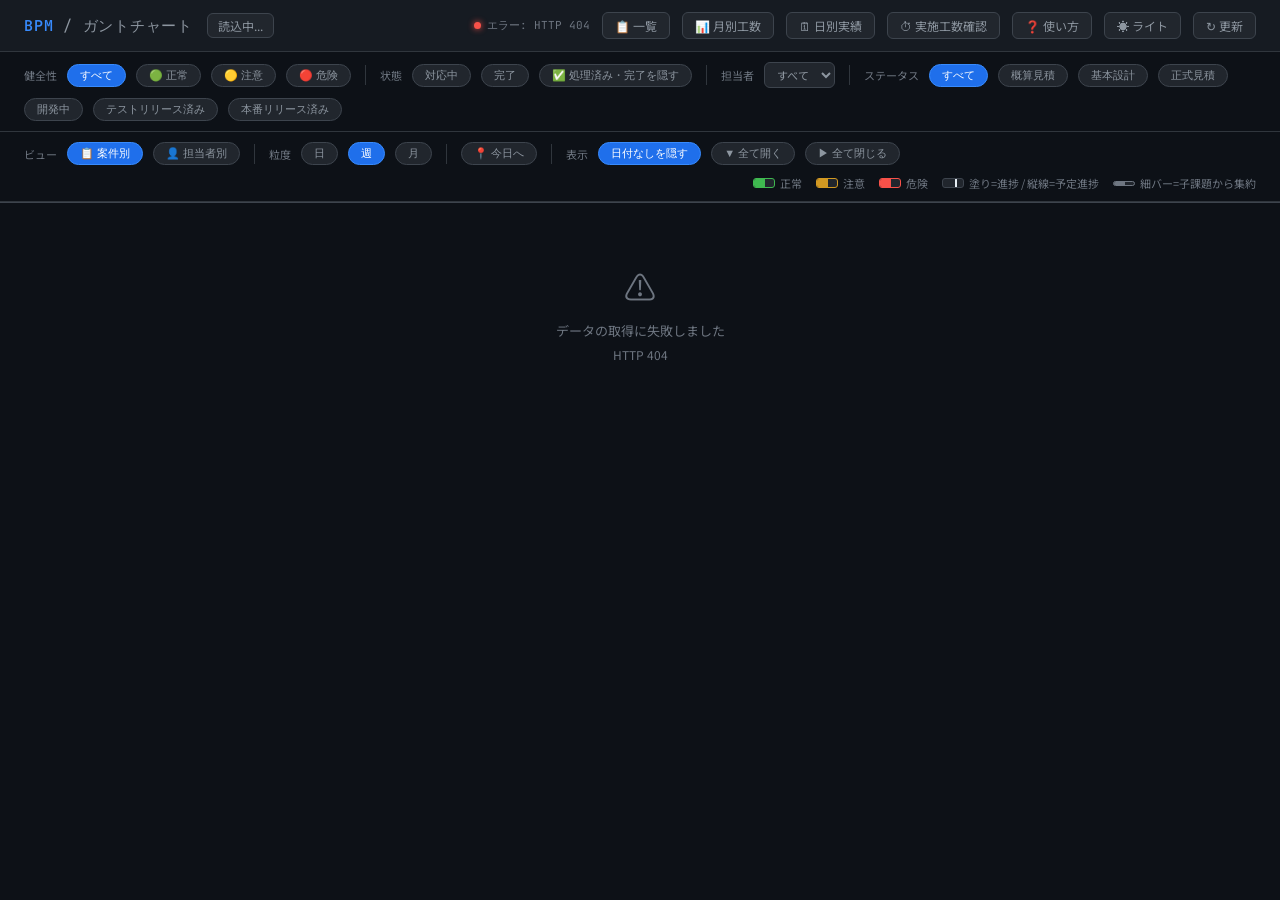
==== commit 32766532: "feat: 日別実績工数表（worklog-matrix.html）と固定作業の工数登録を追加 - Excel「実施工数管理」形式の月次表（案件 × 担当者 × 日）を追加。   「案件 → 担当者」" ====
--- a/frontend/html/gantt.html
+++ b/frontend/html/gantt.html
@@ -87,6 +87,12 @@
   }
   .legend-swatch i { position: absolute; inset: 0 auto 0 0; width: 55%; background: var(--barc); }
   .legend-swatch.plan i { width: 2px; left: 60%; background: var(--text); }
+  /* 集約帯の凡例（担当者別ビューのみ表示）: 高さの 3 段階を並べて見せる */
+  .legend-band { display: inline-flex; align-items: flex-end; gap: 2px; height: 12px; }
+  .legend-band i { width: 6px; background: var(--text2); border-radius: 1px; }
+  .legend-band i.lv1 { height: 4px;  opacity: .45; }
+  .legend-band i.lv2 { height: 7px;  opacity: .65; }
+  .legend-band i.lv3 { height: 11px; opacity: .85; }
   .legend-swatch.rolled { height: 5px; border-color: var(--text3); }
   .legend-swatch.rolled i { background: var(--text3); }
 
@@ -95,7 +101,9 @@
     position: relative; overflow: auto;
     flex: 1; min-height: 0; border-top: 1px solid var(--border2);
   }
-  .gantt-canvas { position: relative; }
+  /* 左ペイン幅は --left-w（JS がドラッグ操作に合わせて更新する）を単一の出どころにする。
+     行のインライン style で幅を持たせると、リサイズのたびに全行の再描画が必要になるため。 */
+  .gantt-canvas { position: relative; --left-w: 520px; }
 
   .grow, .gantt-head { display: flex; align-items: stretch; }
   .gantt-head {
@@ -105,16 +113,30 @@
   .gantt-rows { position: relative; }
   .grow { position: relative; z-index: 1; height: 34px; border-bottom: 1px solid var(--border); }
   .grow.is-child { height: 30px; }
+  .grow.is-project { height: 32px; }
   .grow:hover .gtrack { background: rgba(127,127,127,.09); }
   .grow:hover .gcell-left { background: var(--bg3); }
 
   .gcell-left {
-    position: sticky; left: 0; flex: none; z-index: 2;
+    position: sticky; left: 0; flex: none; z-index: 2; width: var(--left-w);
     display: flex; align-items: center; gap: 6px;
     padding: 0 10px 0 8px; overflow: hidden;
     background: var(--bg2); border-right: 1px solid var(--border2);
   }
   .grow.is-child .gcell-left { background: var(--bg); padding-left: 26px; }
+  /* 担当者別ビューは 担当者 > 親案件 > 子課題 の 3 階層なので、子課題はもう 1 段下げる */
+  .grow.is-child.is-sub .gcell-left { padding-left: 46px; }
+
+  /* 左ペイン幅のドラッグハンドル（ヘッダー右端。sticky なので常に見えている） */
+  .left-resizer {
+    position: absolute; top: 0; right: 0; width: 7px; height: 100%;
+    cursor: col-resize; z-index: 4; touch-action: none;
+  }
+  .left-resizer::after {
+    content: ''; position: absolute; top: 8px; bottom: 8px; right: 2px; width: 3px;
+    border-radius: 2px; background: var(--border2);
+  }
+  .left-resizer:hover::after, .left-resizer.dragging::after { background: var(--accent); }
   .gantt-head .gcell-left {
     background: var(--bg2); font-size: 11px; color: var(--text3);
     text-transform: uppercase; letter-spacing: .05em; white-space: nowrap;
@@ -144,8 +166,8 @@
     background: var(--bg2); white-space: nowrap;
   }
   /* 年月ラベルは左ペインの右端に貼り付いて動く（横スクロールしても現在の年月が読める）。
-     LEFT_W(340) + 余白7px = 347px。overflow:hidden を付けると sticky が効かなくなるため付けない。 */
-  .gt-group > span { position: sticky; left: 347px; padding-left: 7px; }
+     左ペイン幅 + 余白7px。overflow:hidden を付けると sticky が効かなくなるため付けない。 */
+  .gt-group > span { position: sticky; left: calc(var(--left-w) + 7px); padding-left: 7px; }
   .gt-col {
     position: absolute; top: 0; height: 24px; display: flex;
     align-items: center; justify-content: center; gap: 2px;
@@ -184,6 +206,25 @@
   .gbar.rolled { height: 9px; border-radius: 2px; }
   .grow.is-child .gbar.rolled { height: 8px; }
   .gbar.rolled .gbar-pct { font-size: 8px; }
+
+  /* 集約帯（担当者行・親案件行）: 配下の子課題の期間を 1 レーンにまとめたもの。
+     同時に走っている件数を「高さ」と「濃さ」の 2 要素で表す（並列が常態のため濃淡だけでは差が読めない）。
+     下端を揃えて描くので、同時件数の増減が山の形として読める。 */
+  .gband { position: absolute; bottom: 9px; border-radius: 2px; overflow: hidden; }
+  .gband > i { position: absolute; inset: 0; background: var(--barc); border-radius: 2px; }
+  .gband.lv1 { height: 6px;  } .gband.lv1 > i { opacity: .45; }
+  .gband.lv2 { height: 10px; } .gband.lv2 > i { opacity: .65; }
+  .gband.lv3 { height: 14px; } .gband.lv3 > i { opacity: .85; }
+  /* 白背景では薄い塗りが沈むので、ライトテーマだけ濃度を上げる */
+  [data-theme="light"] .gband.lv1 > i { opacity: .55; }
+  [data-theme="light"] .gband.lv2 > i { opacity: .78; }
+  [data-theme="light"] .gband.lv3 > i { opacity: .95; }
+  .grow.is-project .gband { bottom: 8px; }
+  .gband-n {
+    position: absolute; inset: 0; display: flex; align-items: center; justify-content: center;
+    font-family: var(--mono); font-size: 9px; font-weight: 600; color: var(--text);
+    text-shadow: 0 0 3px var(--bg), 0 0 3px var(--bg);
+  }
 
   .no-date {
     font-size: 10px; color: var(--text3); border: 1px dashed var(--border2);
@@ -208,17 +249,18 @@
     padding: 0 6px; font-size: 10px; color: var(--text3); font-family: var(--mono); flex: none;
   }
   .assignee-tag {
-    flex: none; margin-left: auto; max-width: 72px; overflow: hidden;
+    flex: none; margin-left: auto; max-width: 110px; overflow: hidden;
     text-overflow: ellipsis; white-space: nowrap;
     font-size: 11px; color: var(--text2); text-align: right;
   }
   .grow.is-child .assignee-tag { color: var(--text3); }
 
-  /* 担当者別ビュー: グループヘッダ行・子課題の親案件キー表示 */
+  /* 担当者別ビュー: グループヘッダ行・その配下の親案件行 */
   .grow.is-group .gcell-left { background: var(--bg3); font-weight: 500; }
   .grow.is-group:hover .gcell-left { background: var(--bg3); }
   .group-name { overflow: hidden; text-overflow: ellipsis; white-space: nowrap; }
-  .parent-ref { color: var(--text3); font-weight: 400; font-size: 10px; }
+  .grow.is-project .gcell-left { background: var(--bg2); padding-left: 26px; }
+  .grow.is-project .issue-title { font-size: 12px; font-weight: 400; }
 
   /* 担当者別ビュー: 複数選択フィルタ */
   .assignee-multi { position: relative; }
@@ -254,6 +296,11 @@
   .gtip-grid { display: grid; grid-template-columns: auto 1fr; gap: 3px 12px; font-size: 12px; }
   .gtip-grid dt { color: var(--text3); white-space: nowrap; }
   .gtip-grid dd { font-family: var(--mono); color: var(--text); }
+  .gtip-list {
+    margin-top: 8px; padding-top: 8px; border-top: 1px solid var(--border);
+    font-size: 11px; color: var(--text2); line-height: 1.7;
+  }
+  .gtip-list b { color: var(--text); font-weight: 500; }
 
   /* 状態表示 */
   .state-overlay { padding: 60px; text-align: center; color: var(--text3); }
@@ -278,6 +325,7 @@
     <span class="sync-info"><span class="sync-dot loading" id="syncDot"></span><span id="syncText">取得中...</span></span>
     <a class="btn-refresh" href="/index.html" style="text-decoration:none">📋 一覧</a>
     <a class="btn-refresh" href="/workload.html" style="text-decoration:none">📊 月別工数</a>
+    <a class="btn-refresh" href="/worklog-matrix.html" style="text-decoration:none">🗓 日別実績</a>
     <a class="btn-refresh" href="/worklog.html" target="_blank" rel="noopener" style="text-decoration:none">⏱ 実施工数確認</a>
     <a class="btn-refresh" href="/guide.html" target="_blank" rel="noopener" style="text-decoration:none">❓ 使い方</a>
     <button class="btn-theme" id="btnTheme" onclick="toggleTheme()">☀ ライト</button>
@@ -338,7 +386,8 @@
     <span class="legend-item" style="--barc:var(--yellow)"><span class="legend-swatch"><i></i></span>注意</span>
     <span class="legend-item" style="--barc:var(--red)"><span class="legend-swatch"><i></i></span>危険</span>
     <span class="legend-item"><span class="legend-swatch plan"><i></i></span>塗り=進捗 / 縦線=予定進捗</span>
-    <span class="legend-item"><span class="legend-swatch rolled"><i></i></span>細バー=子課題から集約</span>
+    <span class="legend-item" id="legendRolled"><span class="legend-swatch rolled"><i></i></span>細バー=子課題から集約</span>
+    <span class="legend-item" id="legendBand"><span class="legend-band"><i class="lv1"></i><i class="lv2"></i><i class="lv3"></i></span>帯の高さ=同時に走る課題数</span>
   </div>
 </div>
 
@@ -371,6 +420,7 @@
 let viewMode = 'project';                  // 'project'（案件別） | 'assignee'（担当者別）
 let selectedAssignees = [];                // 担当者別ビューの複数選択フィルタ。空 = 全員。要素は assigneeId(数値) または 'unassigned'
 let projectUsersCache = [];                // 複数選択フィルタの候補 [{id, name}]（/api/project-users）
+let bandCache = new Map();                 // 集約帯のツールチップ用: 行キー → { label, segs }
 
 const POLL_MS    = 60000;          // 60秒ポーリング（index.html と同じ）
 const FILTER_KEY = 'bpm2-filter';  // index.html とフィルタ状態を共有
@@ -378,11 +428,19 @@
 const HIDE_KEY   = 'bpm2-gantt-hide-undated';
 const MODE_KEY   = 'bpm2-gantt-mode';
 const ASSIGNEE_MULTI_KEY = 'bpm2-gantt-assignees';
-const LEFT_W     = 340;            // 左ペイン幅(px)
+const LEFTW_KEY  = 'bpm2-gantt-leftw';
+
+// 左ペイン幅。件名が読める既定値にしたうえで、ヘッダー右端のドラッグで各自が調整できる。
+const LEFT_W_DEFAULT = 520;
+const LEFT_W_MIN     = 260;
+const LEFT_W_MAX     = 800;
+const TRACK_W_MIN    = 320;        // 狭い画面でも時間軸に残す最低幅
+let leftW = LEFT_W_DEFAULT;        // 保存値。画面が狭いときは effectiveLeftW() が描画時にだけ縮める
+
 const SCALES = {
-  day:   { colW: 32, padUnits: 5 },
-  week:  { colW: 52, padUnits: 2 },
-  month: { colW: 64, padUnits: 1 },
+  day:   { colW: 28, padUnits: 5 },
+  week:  { colW: 44, padUnits: 2 },
+  month: { colW: 56, padUnits: 1 },
 };
 
 // ── フィルタの保存・復元（index.html と共通仕様）──
@@ -407,7 +465,52 @@
     const savedAssignees = JSON.parse(localStorage.getItem(ASSIGNEE_MULTI_KEY) || '[]');
     if (Array.isArray(savedAssignees)) selectedAssignees = savedAssignees;
   } catch (e) {}
-}
+  const lw = parseInt(localStorage.getItem(LEFTW_KEY) || '', 10);
+  if (Number.isFinite(lw)) leftW = clampLeftW(lw);
+}
+
+// ── 左ペイン幅（ドラッグでリサイズ）──────────────
+function clampLeftW(w) { return Math.min(Math.max(Math.round(w), LEFT_W_MIN), LEFT_W_MAX); }
+
+/** 実際に描画に使う幅。保存値は変えずに、狭い画面でだけ時間軸の最低幅を確保する。 */
+function effectiveLeftW() {
+  const room = window.innerWidth - TRACK_W_MIN;
+  return Math.max(LEFT_W_MIN, Math.min(leftW, room));
+}
+
+/** 幅を CSS 変数へ流し込む。行の HTML は幅を持たないので再描画は不要。 */
+function applyLeftW() {
+  const canvas = document.getElementById('ganttCanvas');
+  if (canvas) canvas.style.setProperty('--left-w', effectiveLeftW() + 'px');
+}
+
+function startLeftResize(ev) {
+  ev.preventDefault();
+  const handle = ev.currentTarget;
+  const startX = ev.clientX;
+  const startW = effectiveLeftW();
+  handle.classList.add('dragging');
+  handle.setPointerCapture(ev.pointerId);
+  const onMove = (e) => { leftW = clampLeftW(startW + (e.clientX - startX)); applyLeftW(); };
+  const onUp = () => {
+    handle.classList.remove('dragging');
+    handle.removeEventListener('pointermove', onMove);
+    handle.removeEventListener('pointerup', onUp);
+    handle.removeEventListener('pointercancel', onUp);
+    try { localStorage.setItem(LEFTW_KEY, String(leftW)); } catch (e) {}
+  };
+  handle.addEventListener('pointermove', onMove);
+  handle.addEventListener('pointerup', onUp);
+  handle.addEventListener('pointercancel', onUp);
+}
+
+function resetLeftW() {
+  leftW = LEFT_W_DEFAULT;
+  applyLeftW();
+  try { localStorage.setItem(LEFTW_KEY, String(leftW)); } catch (e) {}
+}
+
+window.addEventListener('resize', applyLeftW);
 
 // 保存されたフィルタ・粒度を UI コントロールへ反映
 function applyFilterUI() {
@@ -566,11 +669,16 @@
 
 /**
  * 担当者別ビューの行データ。
- * 全親の children をフラット化し、フィルタ適用後に assigneeId でグループ化して返す。
- * 各グループの children には親への参照（.parent）を付ける（左ペインの親キー表示・ツールチップ用）。
+ * 全親の children をフラット化し、フィルタ適用後に assigneeId でグループ化し、
+ * さらにグループ内を親案件（案件行）ごとにまとめて 担当者 > 親案件 > 子課題 の 3 階層で返す。
+ * 各子課題には親への参照（.parent）を付ける（ツールチップ・詳細モーダル用）。
  * カスタムステータスは子課題自身が持たないため、親案件の customStatus で判定する（継承）。
- * グループは名前の五十音順。未割当（assigneeId が無い）は常に末尾。
- * グループ内は開始日昇順（同日は課題キー順）。課題が 1 件も残らない担当者はグループごと出さない。
+ *
+ * 戻り値: [{ key, assigneeId, name, children（フラット）, projects: [{ key, parent, children }] }]
+ * - グループは担当者名の五十音順。未割当（assigneeId が無い）は常に末尾。
+ * - グループ内の案件は「その担当者の子課題の最早開始日」昇順。期間が引けない案件は末尾に案件キー順。
+ * - 案件内の子課題は開始日昇順（同日は課題キー順）。期間が引けない子課題は末尾に課題キー順。
+ * - 課題が 1 件も残らない担当者・案件は行ごと出さない。
  */
 function visibleAssigneeGroups() {
   const bucket = new Map();   // key: assigneeId(数値) または 'unassigned'
@@ -590,25 +698,51 @@
           assigneeId: c.assigneeId ?? null,
           name: c.assignee || '未割当',
           children: [],
+          projectMap: new Map(),      // 親案件 ID → 案件行（あとで配列化する）
         });
       }
-      bucket.get(idKey).children.push(Object.assign({}, c, { parent: row }));
+      const g = bucket.get(idKey);
+      let p = g.projectMap.get(row.id);
+      if (!p) {
+        // 同じ案件が複数の担当者にぶら下がるため、開閉キーには担当者を含めて一意にする
+        p = { key: g.key + ':p:' + row.id, parent: row, children: [] };
+        g.projectMap.set(row.id, p);
+      }
+      p.children.push(Object.assign({}, c, { parent: row }));
     }
   }
+
   const groups = [...bucket.values()];
   groups.sort((a, b) => {
     const aUn = a.assigneeId == null, bUn = b.assigneeId == null;
     if (aUn !== bUn) return aUn ? 1 : -1;
     return a.name.localeCompare(b.name, 'ja');
   });
+
   for (const g of groups) {
-    g.children.sort((a, b) => {
-      const sa = a.start || '9999-12-31', sb = b.start || '9999-12-31';
-      if (sa !== sb) return sa.localeCompare(sb);
-      return a.id.localeCompare(b.id);
+    g.projects = [...g.projectMap.values()];
+    delete g.projectMap;
+    for (const p of g.projects) {
+      p.children.sort(compareBySchedule);
+      const firsts = p.children.map(c => resolveRange(c, 'child')).filter(Boolean).map(r => +r.start);
+      p.firstStart = firsts.length ? Math.min(...firsts) : null;   // 期間が引ける子課題が無ければ null
+    }
+    g.projects.sort((a, b) => {
+      if ((a.firstStart == null) !== (b.firstStart == null)) return a.firstStart == null ? 1 : -1;
+      if (a.firstStart != null && a.firstStart !== b.firstStart) return a.firstStart - b.firstStart;
+      return a.parent.id.localeCompare(b.parent.id);
     });
+    g.children = g.projects.flatMap(p => p.children);   // 軸・件数・工数合計はフラットな一覧を使う
   }
   return groups;
+}
+
+/** 開始日昇順（同日は課題キー順）。期間が引けない課題は末尾に課題キー順で回す。 */
+function compareBySchedule(a, b) {
+  const ra = resolveRange(a, 'child'), rb = resolveRange(b, 'child');
+  if (!ra !== !rb) return ra ? -1 : 1;
+  if (ra && rb && +ra.start !== +rb.start) return ra.start - rb.start;
+  return a.id.localeCompare(b.id);
 }
 
 /** 複数選択フィルタの候補一覧。/api/project-users と実データ上の担当者の和集合（五十音順）。未割当は含まない（別枠で表示）*/
@@ -757,7 +891,134 @@
   return Math.round((t - s) / (d - s) * 100);
 }
 
+// ── 集約帯（担当者行・親案件行）────────────────────
+const HEALTH_RANK = { green: 0, yellow: 1, red: 2 };
+const HEALTH_COLOR = { green: 'var(--green)', yellow: 'var(--yellow)', red: 'var(--red)' };
+
+/** 複数課題をまとめた区間の色は「最も悪い健全性」を採る */
+function worstHealth(children) {
+  let worst = 'green';
+  for (const c of children) {
+    const h = childHealth(c);
+    if (HEALTH_RANK[h] > HEALTH_RANK[worst]) worst = h;
+  }
+  return worst;
+}
+
+/** 翌営業日（土日を飛ばす）。金曜期限 → 月曜開始を「空き」と見なさないために使う。 */
+function nextBusinessDay(d) {
+  let n = addDays(d, 1);
+  while (n.getDay() === 0 || n.getDay() === 6) n = addDays(n, 1);
+  return n;
+}
+
+/**
+ * 子課題の期間を 1 レーンにまとめる。重なり・連続（間が土日だけの場合を含む）は 1 セグメントに繋ぎ、
+ * それ以外の隙間はそのまま空ける（＝空きとして見える）。祝日は Backlog から取れないため隙間になる。
+ * 戻り値: [{ start, due, items: [子課題] }]（開始日昇順）
+ */
+function mergeSegments(children) {
+  const rs = children
+    .map(c => ({ r: resolveRange(c, 'child'), c }))
+    .filter(x => x.r)
+    .sort((a, b) => a.r.start - b.r.start);
+
+  const segs = [];
+  for (const { r, c } of rs) {
+    const last = segs[segs.length - 1];
+    if (last && r.start <= nextBusinessDay(last.due)) {
+      if (r.due > last.due) last.due = r.due;
+      last.items.push(c);
+    } else {
+      segs.push({ start: r.start, due: r.due, items: [c] });
+    }
+  }
+  return segs;
+}
+
+/**
+ * セグメントを「同時に走っている件数」ごとのサブ区間へ分割する（境界のスイープ）。
+ * 並列作業が常態のため、件数を高さ・濃さ・数字で描き分けられるようにここで n を出しておく。
+ * 戻り値: [{ start, due, n, health }]
+ */
+function splitByConcurrency(seg) {
+  const ranges = seg.items.map(c => ({ c, r: resolveRange(c, 'child') })).filter(x => x.r);
+  const bounds = new Set();
+  for (const { r } of ranges) { bounds.add(+r.start); bounds.add(+addDays(r.due, 1)); }
+  const pts = [...bounds].sort((a, b) => a - b);
+
+  const out = [];
+  for (let i = 0; i < pts.length - 1; i++) {
+    const from = new Date(pts[i]);
+    const active = ranges.filter(({ r }) => r.start <= from && addDays(r.due, 1) > from).map(x => x.c);
+    if (!active.length) continue;                       // 土日連結で生じた実作業のない区間
+    const due = addDays(new Date(pts[i + 1]), -1);
+    const health = worstHealth(active);
+    const last = out[out.length - 1];
+    // 件数も色も同じで日付が続くなら 1 ブロックに畳む（DOM 数を抑える）
+    if (last && last.n === active.length && last.health === health && diffDays(last.due, from) === 1) {
+      last.due = due;
+    } else {
+      out.push({ start: from, due, n: active.length, health });
+    }
+  }
+  return out;
+}
+
+/**
+ * 集約帯の HTML。ツールチップ用に bandCache へセグメントを積む。
+ * key は行の開閉キーをそのまま使う（担当者行 'a:<id>' / 案件行 'a:<id>:p:<案件ID>'）。
+ */
+function bandCell(key, label, children) {
+  const segs = mergeSegments(children);
+  bandCache.set(key, { label, segs });
+  if (!segs.length) return '';
+
+  let html = '';
+  segs.forEach((seg, si) => {
+    for (const b of splitByConcurrency(seg)) {
+      const x1 = axis.xOf(b.start);
+      const w  = Math.max(axis.xOf(b.due) + axis.dayW(b.due) - x1, 3);
+      const lv = Math.min(b.n, 3);
+      const num = b.n >= 2 && w >= 14 ? `<span class="gband-n">${b.n}</span>` : '';
+      html += `<div class="gband lv${lv}" style="left:${x1}px;width:${w}px;--barc:${HEALTH_COLOR[b.health]}"
+        onmouseenter="showBandTip(event, '${escAttr(key)}', ${si})" onmousemove="moveTip(event)" onmouseleave="hideTip()"
+      ><i></i>${num}</div>`;
+    }
+  });
+  return html;
+}
+
 // ── 描画 ──────────────────────────────────────────
+/** ヘッダー左ペインの右端に置く幅調整ハンドル */
+function leftResizerHtml() {
+  return `<div class="left-resizer" title="ドラッグで幅を調整（ダブルクリックで既定に戻す）"
+    onpointerdown="startLeftResize(event)" ondblclick="resetLeftW()"></div>`;
+}
+
+/** 背景（グリッド・週末・今日ライン）。行の下に 1 枚だけ敷く。 */
+function ganttBgHtml() {
+  return `<div class="gantt-bg" style="left:var(--left-w);width:${axis.width}px">` +
+    axis.cols.map(c =>
+      `<div class="gcol${c.weekend ? ' weekend' : ''}${c.boundary ? ' month-start' : ''}" style="left:${c.x}px;width:${c.w}px"></div>`).join('') +
+    (axis.todayX != null ? `<div class="gtoday" style="left:${axis.todayX}px"></div>` : '') +
+    `</div>`;
+}
+
+/** 時間軸ヘッダー（上段の年月グループ＋下段の目盛り） */
+function axisHeadHtml() {
+  return `<div class="gtrack" style="width:${axis.width}px">
+     <div class="gt-groups">${axis.groups.map(g =>
+       `<div class="gt-group" style="left:${g.x}px;width:${g.w}px"><span>${g.label}</span></div>`).join('')}
+       ${axis.todayX != null ? `<div class="gt-today-flag" style="left:${axis.todayX}px"><span>今日</span></div>` : ''}
+     </div>
+     <div class="gt-cols">${axis.cols.map(c =>
+       `<div class="gt-col${c.weekend ? ' weekend' : ''}${c.isToday ? ' today' : ''}" style="left:${c.x}px;width:${c.w}px">` +
+       `${c.label}${c.sub ? `<small>${c.sub}</small>` : ''}</div>`).join('')}
+     </div>
+   </div>`;
+}
+
 function renderGantt() {
   if (viewMode === 'assignee') { renderAssigneeGantt(); return; }
   const rows = visibleRows();
@@ -771,34 +1032,21 @@
   document.getElementById('ganttCanvas').style.display = '';
 
   axis = buildAxis(rows);
-  const totalW = LEFT_W + axis.width;
   const head = document.getElementById('ganttHead');
   const body = document.getElementById('ganttRows');
-  head.style.width = body.style.width = totalW + 'px';
+  head.style.width = body.style.width = `calc(var(--left-w) + ${axis.width}px)`;
+  applyLeftW();
 
   const childCount = rows.reduce((s, r) => s + r.children.length, 0);
   updateHideChipLabel();
   head.innerHTML =
-    `<div class="gcell-left" style="width:${LEFT_W}px">案件 / 課題
+    `<div class="gcell-left">案件 / 課題
        <span class="head-count">${rows.length} 案件 / ${childCount} 課題</span>
-     </div>` +
-    `<div class="gtrack" style="width:${axis.width}px">
-       <div class="gt-groups">${axis.groups.map(g =>
-         `<div class="gt-group" style="left:${g.x}px;width:${g.w}px"><span>${g.label}</span></div>`).join('')}
-         ${axis.todayX != null ? `<div class="gt-today-flag" style="left:${axis.todayX}px"><span>今日</span></div>` : ''}
-       </div>
-       <div class="gt-cols">${axis.cols.map(c =>
-         `<div class="gt-col${c.weekend ? ' weekend' : ''}${c.isToday ? ' today' : ''}" style="left:${c.x}px;width:${c.w}px">` +
-         `${c.label}${c.sub ? `<small>${c.sub}</small>` : ''}</div>`).join('')}
-       </div>
-     </div>`;
+       ${leftResizerHtml()}
+     </div>` + axisHeadHtml();
 
   // 背景（グリッド・週末・今日ライン）は行の下に 1 枚だけ敷く
-  let html = `<div class="gantt-bg" style="left:${LEFT_W}px;width:${axis.width}px">` +
-    axis.cols.map(c =>
-      `<div class="gcol${c.weekend ? ' weekend' : ''}${c.boundary ? ' month-start' : ''}" style="left:${c.x}px;width:${c.w}px"></div>`).join('') +
-    (axis.todayX != null ? `<div class="gtoday" style="left:${axis.todayX}px"></div>` : '') +
-    `</div>`;
+  let html = ganttBgHtml();
 
   for (const { parent, children, range, autoExpand } of rows) {
     const isOpen = expanded.has(parent.id) || autoExpand;
@@ -811,7 +1059,7 @@
     const pBar = barCell(parent, 'parent', range);
 
     html += `<div class="grow">
-      <div class="gcell-left" style="width:${LEFT_W}px">
+      <div class="gcell-left">
         <button class="toggle-btn${isOpen ? ' open' : ''}" onclick="toggleRow('${escAttr(parent.id)}')" aria-label="展開">▶</button>
         <span class="health-icon">${icon}</span>
         <a href="${escAttr(parent.url)}" target="_blank" rel="noopener" class="issue-key">${escHtml(parent.id)}</a>
@@ -827,7 +1075,7 @@
     for (const c of sortChildren(children)) {
       const cBar = barCell(c, 'child');
       html += `<div class="grow is-child">
-        <div class="gcell-left" style="width:${LEFT_W}px">
+        <div class="gcell-left">
           <span class="toggle-spacer"></span>
           <a href="${escAttr(c.url)}" target="_blank" rel="noopener" class="issue-key">${escHtml(c.id)}</a>
           <span class="issue-title" style="cursor:pointer;text-decoration:underline;text-decoration-style:dotted;text-underline-offset:2px" onclick="openChildModal('${escAttr(c.id)}')" title="詳細を表示">${escHtml(c.title)}</span>
@@ -844,7 +1092,11 @@
   else { scroll.scrollLeft = prevScrollLeft; scroll.scrollTop = prevScrollTop; }
 }
 
-/** 担当者別ビューの描画。親課題行は出さず、担当者グループ＋子課題行のみで構成する。 */
+/**
+ * 担当者別ビューの描画。担当者 > 親案件 > 子課題 の 3 階層。
+ * 担当者行・親案件行には、配下の子課題をまとめた集約帯（bandCell）を描く。
+ * 「▶ 全て閉じる」で担当者行だけを並べたとき、帯の無い期間＝その担当者の空きとして読める。
+ */
 function renderAssigneeGantt() {
   const groups = visibleAssigneeGroups();
   const scroll = document.getElementById('ganttScroll');
@@ -858,34 +1110,23 @@
 
   // buildAxis は { range, children } の配列を期待する。グループは range を持たないため null を渡す（null 安全）。
   axis = buildAxis(groups.map(g => ({ range: null, children: g.children })));
-  const totalW = LEFT_W + axis.width;
   const head = document.getElementById('ganttHead');
   const body = document.getElementById('ganttRows');
-  head.style.width = body.style.width = totalW + 'px';
-
-  const childCount = groups.reduce((s, g) => s + g.children.length, 0);
+  head.style.width = body.style.width = `calc(var(--left-w) + ${axis.width}px)`;
+  applyLeftW();
+
+  const childCount   = groups.reduce((s, g) => s + g.children.length, 0);
+  const projectCount = groups.reduce((s, g) => s + g.projects.length, 0);
   updateHideChipLabel();
+  bandCache = new Map();
   head.innerHTML =
-    `<div class="gcell-left" style="width:${LEFT_W}px">担当者 / 課題
-       <span class="head-count">${groups.length} 名 / ${childCount} 課題</span>
-     </div>` +
-    `<div class="gtrack" style="width:${axis.width}px">
-       <div class="gt-groups">${axis.groups.map(g =>
-         `<div class="gt-group" style="left:${g.x}px;width:${g.w}px"><span>${g.label}</span></div>`).join('')}
-         ${axis.todayX != null ? `<div class="gt-today-flag" style="left:${axis.todayX}px"><span>今日</span></div>` : ''}
-       </div>
-       <div class="gt-cols">${axis.cols.map(c =>
-         `<div class="gt-col${c.weekend ? ' weekend' : ''}${c.isToday ? ' today' : ''}" style="left:${c.x}px;width:${c.w}px">` +
-         `${c.label}${c.sub ? `<small>${c.sub}</small>` : ''}</div>`).join('')}
-       </div>
-     </div>`;
+    `<div class="gcell-left">担当者 / 案件 / 課題
+       <span class="head-count">${groups.length} 名 / ${projectCount} 案件 / ${childCount} 課題</span>
+       ${leftResizerHtml()}
+     </div>` + axisHeadHtml();
 
   // 背景（グリッド・週末・今日ライン）は行の下に 1 枚だけ敷く
-  let html = `<div class="gantt-bg" style="left:${LEFT_W}px;width:${axis.width}px">` +
-    axis.cols.map(c =>
-      `<div class="gcol${c.weekend ? ' weekend' : ''}${c.boundary ? ' month-start' : ''}" style="left:${c.x}px;width:${c.w}px"></div>`).join('') +
-    (axis.todayX != null ? `<div class="gtoday" style="left:${axis.todayX}px"></div>` : '') +
-    `</div>`;
+  let html = ganttBgHtml();
 
   for (const g of groups) {
     const isOpen = !collapsedGroups.has(g.key);
@@ -894,28 +1135,44 @@
     const label = g.assigneeId == null ? '未割当' : g.name;
 
     html += `<div class="grow is-group">
-      <div class="gcell-left" style="width:${LEFT_W}px">
+      <div class="gcell-left">
         <button class="toggle-btn${isOpen ? ' open' : ''}" onclick="toggleGroup('${escAttr(g.key)}')" aria-label="展開">▶</button>
         <span class="group-name">👤 ${escHtml(label)}</span>
-        <span class="count-badge">${g.children.length}</span>
+        <span class="count-badge">${g.projects.length}案件 / ${g.children.length}課題</span>
         <span class="assignee-tag" style="max-width:none">計 ${totalPlanned}h/${totalActual}h</span>
       </div>
-      <div class="gtrack" style="width:${axis.width}px"></div>
+      <div class="gtrack" style="width:${axis.width}px">${bandCell(g.key, '👤 ' + label, g.children)}</div>
     </div>`;
 
     if (!isOpen) continue;
-    for (const c of g.children) {
-      const cBar = barCell(c, 'child');
-      html += `<div class="grow is-child">
-        <div class="gcell-left" style="width:${LEFT_W}px">
-          <span class="toggle-spacer"></span>
-          <a href="${escAttr(c.url)}" target="_blank" rel="noopener" class="issue-key">${escHtml(c.id)}</a>
-          <a href="${escAttr(c.parent.url)}" target="_blank" rel="noopener" class="issue-key parent-ref" title="${escAttr(c.parent.title)}">[${escHtml(c.parent.id)}]</a>
-          <span class="issue-title" style="cursor:pointer;text-decoration:underline;text-decoration-style:dotted;text-underline-offset:2px" onclick="openChildModal('${escAttr(c.id)}')" title="詳細を表示">${escHtml(c.title)}</span>
-          ${cBar ? '' : '<span class="no-date">日付未設定</span>'}
+    for (const p of g.projects) {
+      const pOpen = !collapsedGroups.has(p.key);
+      const pBand = bandCell(p.key, `${p.parent.id} ${p.parent.title}`, p.children);
+
+      html += `<div class="grow is-project">
+        <div class="gcell-left">
+          <button class="toggle-btn${pOpen ? ' open' : ''}" onclick="toggleGroup('${escAttr(p.key)}')" aria-label="展開">▶</button>
+          <a href="${escAttr(p.parent.url)}" target="_blank" rel="noopener" class="issue-key">${escHtml(p.parent.id)}</a>
+          <span class="issue-title" title="${escAttr(p.parent.title)}">${escHtml(p.parent.title)}</span>
+          <span class="count-badge">${p.children.length}</span>
+          ${pBand ? '' : '<span class="no-date">日付未設定</span>'}
         </div>
-        <div class="gtrack" style="width:${axis.width}px">${cBar}</div>
+        <div class="gtrack" style="width:${axis.width}px">${pBand}</div>
       </div>`;
+
+      if (!pOpen) continue;
+      for (const c of p.children) {
+        const cBar = barCell(c, 'child');
+        html += `<div class="grow is-child is-sub">
+          <div class="gcell-left">
+            <span class="toggle-spacer"></span>
+            <a href="${escAttr(c.url)}" target="_blank" rel="noopener" class="issue-key">${escHtml(c.id)}</a>
+            <span class="issue-title" style="cursor:pointer;text-decoration:underline;text-decoration-style:dotted;text-underline-offset:2px" onclick="openChildModal('${escAttr(c.id)}')" title="詳細を表示">${escHtml(c.title)}</span>
+            ${cBar ? '' : '<span class="no-date">日付未設定</span>'}
+          </div>
+          <div class="gtrack" style="width:${axis.width}px">${cBar}</div>
+        </div>`;
+      }
     }
   }
   body.innerHTML = html;
@@ -962,7 +1219,10 @@
   renderGantt();
 }
 
-/** 担当者別ビューのグループ開閉（既定は全開。閉じたものだけ collapsedGroups に記録） */
+/**
+ * 担当者別ビューの開閉（担当者行 'a:<id>' と親案件行 'a:<id>:p:<案件ID>' の共通処理）。
+ * 既定は全開なので、閉じたものだけを collapsedGroups に記録する。
+ */
 function toggleGroup(key) {
   if (collapsedGroups.has(key)) collapsedGroups.delete(key); else collapsedGroups.add(key);
   renderGantt();
@@ -976,7 +1236,16 @@
 
 function setAllExpanded(open) {
   if (viewMode === 'assignee') {
-    collapsedGroups = open ? new Set() : new Set(visibleAssigneeGroups().map(g => g.key));
+    // 「全て閉じる」は担当者行だけを残す（親案件行も畳む）＝ 空き確認の状態
+    if (open) collapsedGroups = new Set();
+    else {
+      const keys = new Set();
+      for (const g of visibleAssigneeGroups()) {
+        keys.add(g.key);
+        for (const p of g.projects) keys.add(p.key);
+      }
+      collapsedGroups = keys;
+    }
   } else {
     expanded = open ? new Set(visibleRows().map(r => r.parent.id)) : new Set();
   }
@@ -1015,7 +1284,7 @@
 function scrollToToday() {
   if (!axis || axis.todayX == null) return;
   const el = document.getElementById('ganttScroll');
-  el.scrollLeft = Math.max(0, LEFT_W + axis.todayX - el.clientWidth / 2);
+  el.scrollLeft = Math.max(0, effectiveLeftW() + axis.todayX - el.clientWidth / 2);
 }
 
 // ── ツールチップ ──────────────────────────────────
@@ -1066,6 +1335,43 @@
   moveTip(ev);
 }
 
+/** 集約帯のツールチップ。1 セグメント（＝連続して作業がある期間）ぶんの内訳を出す。 */
+function showBandTip(ev, key, segIndex) {
+  const entry = bandCache.get(key);
+  const seg = entry && entry.segs[segIndex];
+  if (!seg) return;
+
+  const days = diffDays(seg.start, seg.due) + 1;
+  const maxN = splitByConcurrency(seg).reduce((m, b) => Math.max(m, b.n), 0);
+  const planned = seg.items.reduce((s, c) => s + c.plannedH, 0);
+  const actual  = seg.items.reduce((s, c) => s + c.actualH, 0);
+  const diff = Math.round((actual - planned) * 10) / 10;
+
+  const items = [...seg.items].sort(compareBySchedule);
+  const shown = items.slice(0, 5).map(c => {
+    const r = resolveRange(c, 'child');
+    return `<div><b>${escHtml(c.id)}</b> ${escHtml(c.title)}` +
+           (r ? `（${fmtMD(r.start)}→${fmtMD(r.due)}）` : '') + `</div>`;
+  }).join('');
+  const rest = items.length > 5 ? `<div>ほか ${items.length - 5} 件</div>` : '';
+
+  const rows = [
+    ['期間',     `${fmtYMD(seg.start)} → ${fmtYMD(seg.due)}（${days}日）`],
+    ['課題数',   `${seg.items.length} 件`],
+    ['同時最大', `${maxN} 件`],
+    ['予定/実績', `${planned}h / ${actual}h（${diff >= 0 ? '+' : ''}${diff}h）`],
+  ];
+
+  const tip = document.getElementById('gtip');
+  tip.innerHTML =
+    `<div class="gtip-key">集約</div>
+     <div class="gtip-title">${escHtml(entry.label)}</div>
+     <dl class="gtip-grid">${rows.map(([k, v]) => `<dt>${k}</dt><dd>${escHtml(v)}</dd>`).join('')}</dl>
+     <div class="gtip-list">${shown}${rest}</div>`;
+  tip.classList.add('open');
+  moveTip(ev);
+}
+
 function moveTip(ev) {
   const tip = document.getElementById('gtip');
   if (!tip.classList.contains('open')) return;
@@ -1147,13 +1453,18 @@
   scrollToToday();
 }
 
-/** モードに応じて担当者フィルタ（単一選択/複数選択）の表示切替とモードチップの active 状態を反映 */
+/** モードに応じて担当者フィルタ（単一選択/複数選択）・凡例の表示切替とモードチップの active 状態を反映 */
 function updateModeUI() {
   document.querySelectorAll('.chip[data-mode]').forEach(c => c.classList.toggle('active', c.dataset.mode === viewMode));
   const single = document.getElementById('assigneeFilter');
   const multiWrap = document.getElementById('assigneeMultiWrap');
   if (single) single.style.display = viewMode === 'assignee' ? 'none' : '';
   if (multiWrap) multiWrap.style.display = viewMode === 'assignee' ? '' : 'none';
+  // 凡例はモード固有のものだけ出す（集約帯は担当者別、集約細バーは案件別にしか現れない）
+  const legendBand = document.getElementById('legendBand');
+  const legendRolled = document.getElementById('legendRolled');
+  if (legendBand) legendBand.style.display = viewMode === 'assignee' ? '' : 'none';
+  if (legendRolled) legendRolled.style.display = viewMode === 'assignee' ? 'none' : '';
   updateAssigneeMultiBtnLabel();
 }
 
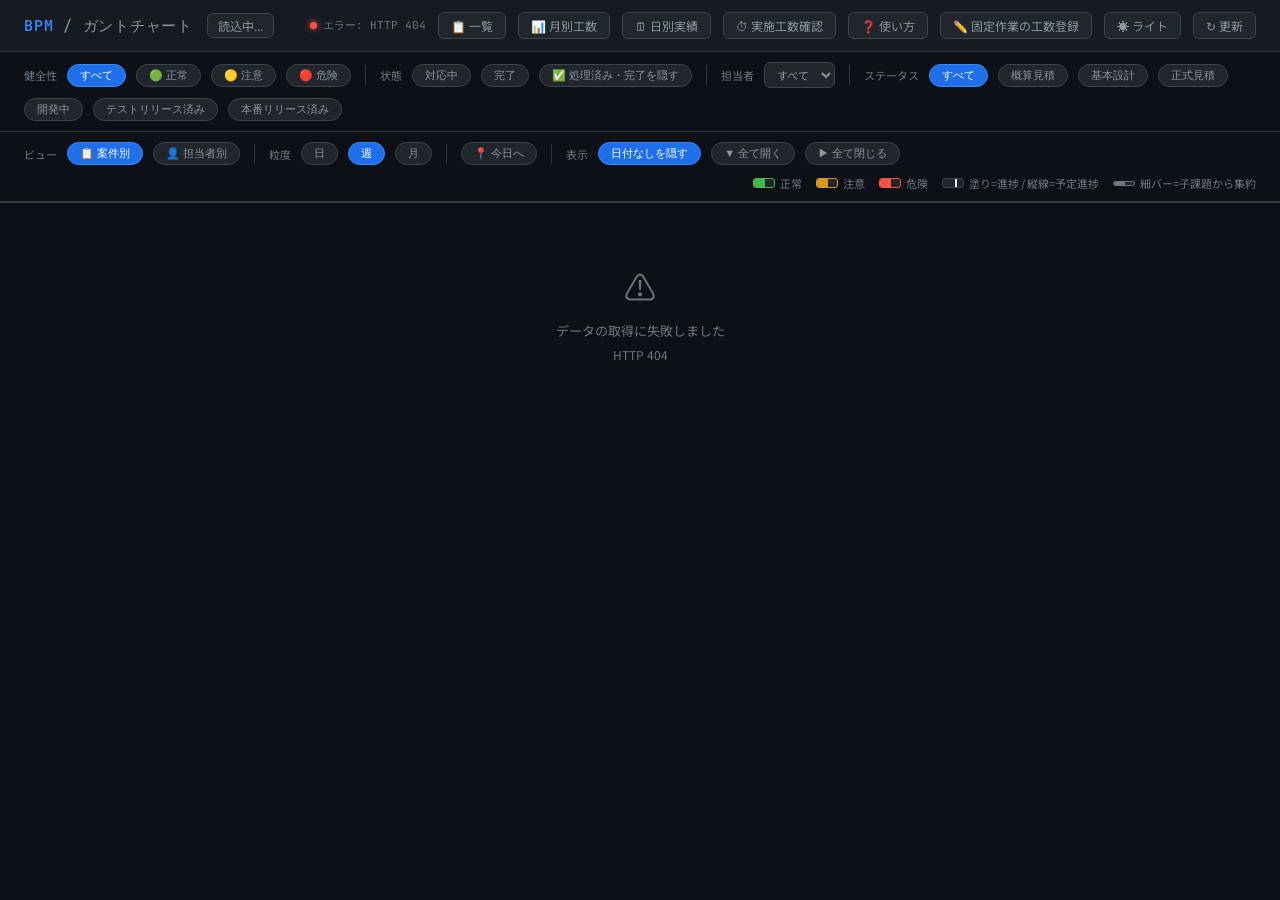
==== commit 875d2bee: "feat: 一覧・ガント画面にも固定作業の工数登録ボタンを追加 日別実績工数表にあった固定作業の登録モーダルを fixed-modal.js / fixed-modal.css に 切り出し、一覧・ガ" ====
--- a/frontend/html/gantt.html
+++ b/frontend/html/gantt.html
@@ -313,6 +313,7 @@
   @keyframes spin { to { transform: rotate(360deg); } }
 </style>
 <link rel="stylesheet" href="child-modal.css">
+<link rel="stylesheet" href="fixed-modal.css">
 </head>
 <body>
 
@@ -328,6 +329,7 @@
     <a class="btn-refresh" href="/worklog-matrix.html" style="text-decoration:none">🗓 日別実績</a>
     <a class="btn-refresh" href="/worklog.html" target="_blank" rel="noopener" style="text-decoration:none">⏱ 実施工数確認</a>
     <a class="btn-refresh" href="/guide.html" target="_blank" rel="noopener" style="text-decoration:none">❓ 使い方</a>
+    <button class="btn-refresh" onclick="openFixedModal()">✏️ 固定作業の工数登録</button>
     <button class="btn-theme" id="btnTheme" onclick="toggleTheme()">☀ ライト</button>
     <button class="btn-refresh" onclick="fetchData(true)">↻ 更新</button>
   </div>
@@ -402,6 +404,7 @@
 <div class="gtip" id="gtip"></div>
 
 <script src="child-modal.js"></script>
+<script src="fixed-modal.js"></script>
 <script>
 // ── 状態 ──────────────────────────────────────────
 let allData = [];
@@ -1576,6 +1579,7 @@
 loadFilter();
 applyFilterUI();
 loadProjectUsersForFilter();
+FixedModal.init();
 ChildModal.init({
   findChild: (id) => {
     const f = findItem(id);
--- a/frontend/html/fixed-modal.css
+++ b/frontend/html/fixed-modal.css
@@ -0,0 +1,41 @@
+/* 固定作業の工数登録モーダル（一覧・ガント・日別実績 共通） */
+.fx-overlay {
+  display: none; position: fixed; inset: 0; z-index: 500;
+  background: rgba(0, 0, 0, 0.6); align-items: center; justify-content: center; padding: 20px;
+}
+.fx-overlay.open { display: flex; }
+.fx-modal {
+  background: var(--bg2); border: 1px solid var(--border2); border-radius: 10px;
+  box-shadow: 0 12px 36px rgba(0,0,0,.5); width: 100%; max-width: 460px;
+  max-height: 90vh; overflow-y: auto; color: var(--text); font-family: var(--font);
+}
+.fx-head {
+  padding: 14px 20px; border-bottom: 1px solid var(--border); background: var(--bg3);
+  display: flex; align-items: center; justify-content: space-between;
+}
+.fx-title { font-size: 14px; font-weight: 600; }
+.fx-close { background: none; border: none; font-size: 18px; color: var(--text3); cursor: pointer; padding: 2px 8px; border-radius: 4px; }
+.fx-close:hover { color: var(--text); background: var(--bg4); }
+.fx-body { padding: 16px 20px; display: flex; flex-direction: column; gap: 10px; }
+.fx-row { display: flex; align-items: center; gap: 12px; }
+.fx-row label { flex: 1; font-size: 12px; color: var(--text2); }
+.fx-row input {
+  background: var(--bg); border: 1px solid var(--border2); border-radius: 6px; color: var(--text);
+  padding: 6px 8px; font-size: 13px; font-family: var(--font); outline: none; width: 190px;
+}
+.fx-row input[type=number] { width: 110px; text-align: right; font-family: var(--mono); }
+.fx-row input:focus { border-color: var(--accent); }
+.fx-row .unit { font-size: 12px; color: var(--text3); width: 14px; }
+.fx-sep { border-top: 1px solid var(--border); margin: 2px 0; }
+.fx-total { font-family: var(--mono); font-weight: 700; width: 110px; text-align: right; }
+.fx-msg { font-size: 12px; min-height: 18px; color: var(--text3); }
+.fx-msg.error { color: var(--red); }
+.fx-msg.ok { color: var(--green); }
+.fx-foot { padding: 12px 20px; border-top: 1px solid var(--border); display: flex; justify-content: flex-end; gap: 8px; }
+.fx-btn {
+  border-radius: 6px; padding: 6px 16px; font-size: 12px; cursor: pointer; font-family: var(--font);
+  border: 1px solid var(--border2); background: var(--bg4); color: var(--text2);
+}
+.fx-btn:hover { border-color: var(--accent); color: var(--text); }
+.fx-btn.primary { background: var(--accent2); border-color: var(--accent); color: #fff; }
+.fx-btn:disabled { opacity: .5; cursor: default; }
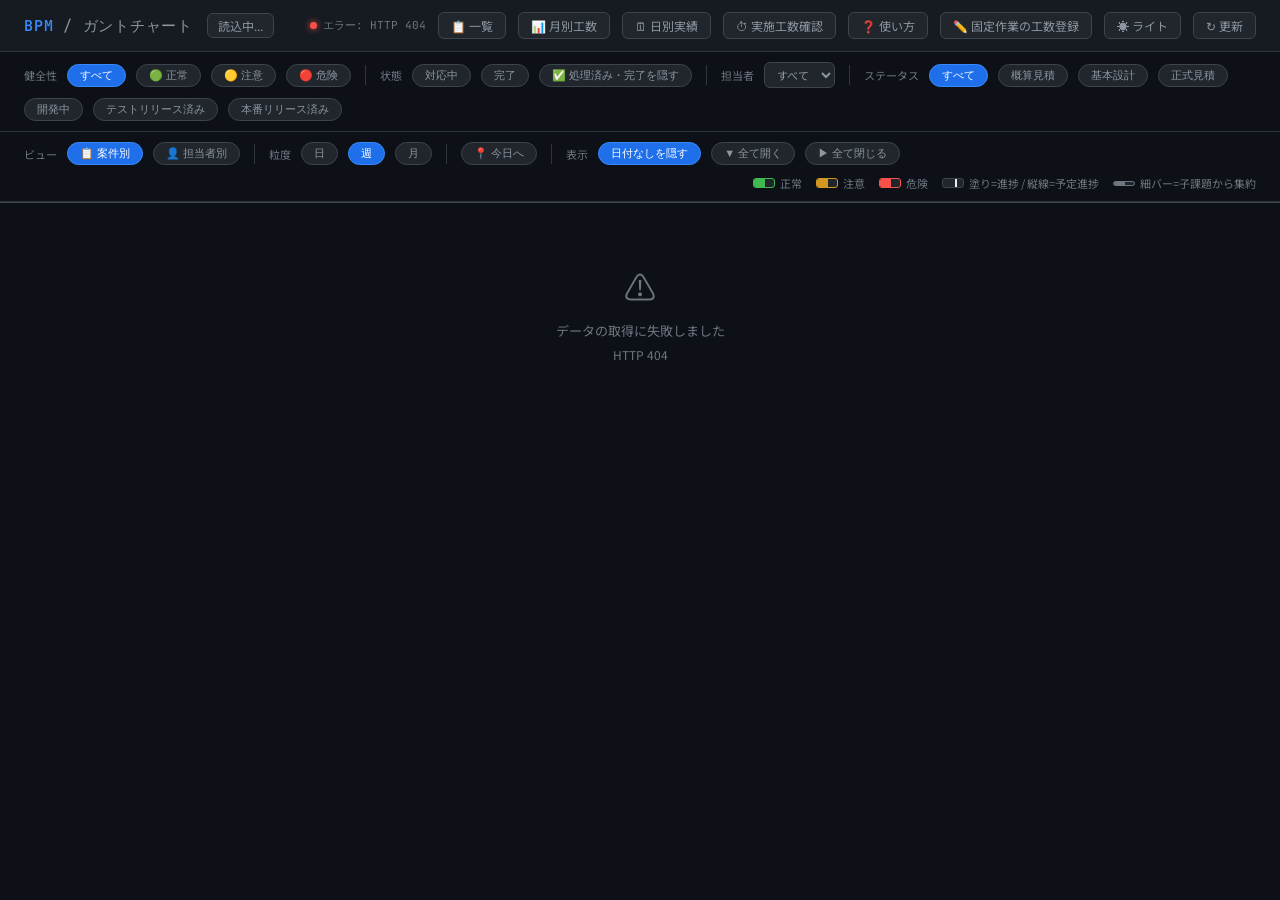
==== commit af98d114: "feat: ガント案件別ビューを優先度・優先順位順に並べ替え - 親課題レスポンスに priority/priorityId/rank(優先順位)/kintoneNo/created を追加 - 案件" ====
--- a/frontend/html/gantt.html
+++ b/frontend/html/gantt.html
@@ -240,6 +240,13 @@
   .toggle-btn.open { transform: rotate(90deg); }
   .toggle-spacer { width: 16px; flex: none; }
   .health-icon { font-size: 11px; flex: none; }
+  .prio-badge {
+    flex: none; font-size: 10px; font-weight: 600; line-height: 1; padding: 2px 4px;
+    border-radius: 4px; border: 1px solid currentColor; white-space: nowrap;
+  }
+  .prio-badge.high { color: var(--red); }
+  .prio-badge.mid  { color: var(--yellow); }
+  .prio-badge.low  { color: var(--text3); }
   .issue-key { font-family: var(--mono); font-size: 11px; color: var(--accent); white-space: nowrap; flex: none; text-decoration: none; }
   .issue-key:hover { text-decoration: underline; }
   .issue-title { color: var(--text); font-weight: 500; overflow: hidden; text-overflow: ellipsis; white-space: nowrap; }
@@ -667,7 +674,56 @@
     if (hideUndated) children = children.filter(c => resolveRange(c, 'child'));
     if (filter.hideDone) children = children.filter(c => !isDoneStatus(c));
     return { parent: row, children, range, autoExpand: assigneeActive && children.length > 0 };
-  }).filter(r => !hideUndated || r.range);
+  }).filter(r => !hideUndated || r.range)
+    .sort((a, b) => compareParentsByPriority(a.parent, b.parent));
+}
+
+/**
+ * 案件別ビューの親案件の並び順。
+ * 優先度（高→中→低）→ 優先順位（小さい順、空欄は同じ優先度内の末尾）→ Kintone番号 → 登録日（古い順）→ 課題キー。
+ * 新項目を持たない旧スナップショット（バックエンド再起動直後）でも落ちないよう、欠損値は末尾扱い。
+ */
+function compareParentsByPriority(a, b) {
+  const pa = a.priorityId ?? 99, pb = b.priorityId ?? 99;   // Backlog の id は 2=高 / 3=中 / 4=低
+  if (pa !== pb) return pa - pb;
+  const ra = a.rank ?? null, rb = b.rank ?? null;
+  if ((ra == null) !== (rb == null)) return ra == null ? 1 : -1;
+  if (ra != null && ra !== rb) return ra - rb;
+  const ka = kintoneSortKey(a.kintoneNo), kb = kintoneSortKey(b.kintoneNo);
+  if (ka[0] !== kb[0]) return ka[0] - kb[0];
+  if (ka[1] !== kb[1]) return ka[1] - kb[1];
+  const ca = a.created || '￿', cb = b.created || '￿';   // ISO 8601（UTC）なので文字列比較で日時順
+  if (ca !== cb) return ca < cb ? -1 : 1;
+  return compareIssueKeys(a.id, b.id);
+}
+
+/** Kintone番号の比較キー [区分, 数値]。区分 0 = `s-` 番号 / 1 = それ以外の形式（help- など）/ 2 = 空欄。文字列のままだと桁数違いで崩れるため数値で比べる */
+function kintoneSortKey(no) {
+  const m = no ? String(no).match(/\d+/) : null;
+  if (!m) return [2, 0];
+  return [/^s-/i.test(String(no).trim()) ? 0 : 1, Number(m[0])];
+}
+
+/** 課題キーを番号順で比較（V2A9-504 < V2A9-1159）*/
+function compareIssueKeys(a, b) {
+  const na = Number((a.match(/(\d+)$/) || [])[1]), nb = Number((b.match(/(\d+)$/) || [])[1]);
+  if (Number.isFinite(na) && Number.isFinite(nb) && na !== nb) return na - nb;
+  return a.localeCompare(b);
+}
+
+/** 親案件行の優先度バッジ。「中」で優先順位が無い案件（大多数）は出さない */
+function priorityBadgeHtml(p) {
+  if (!p.priority) return '';
+  const rank = p.rank != null ? String(p.rank) : '';
+  if (p.priorityId === 3 && !rank) return '';
+  const cls = p.priorityId === 2 ? 'high' : p.priorityId === 4 ? 'low' : 'mid';
+  return `<span class="prio-badge ${cls}" title="${escAttr(priorityLabel(p))}">${escHtml(p.priority + rank)}</span>`;
+}
+
+/** ツールチップ等に出す優先度の文言（例: 「高（優先順位 3）」）*/
+function priorityLabel(p) {
+  if (!p.priority) return '—';
+  return p.rank != null ? `${p.priority}（優先順位 ${p.rank}）` : p.priority;
 }
 
 /**
@@ -1065,6 +1121,7 @@
       <div class="gcell-left">
         <button class="toggle-btn${isOpen ? ' open' : ''}" onclick="toggleRow('${escAttr(parent.id)}')" aria-label="展開">▶</button>
         <span class="health-icon">${icon}</span>
+        ${priorityBadgeHtml(parent)}
         <a href="${escAttr(parent.url)}" target="_blank" rel="noopener" class="issue-key">${escHtml(parent.id)}</a>
         <span class="issue-title" title="${escAttr(parent.title)}">${escHtml(parent.title)}</span>
         <span class="count-badge">${badge}</span>
@@ -1326,6 +1383,7 @@
     [kind === 'parent' ? 'ステータス' : 'チェック状態', (kind === 'parent' ? item.customStatus : item.checkStatus) || '—'],
     ['健全性', icon],
   ];
+  if (kind === 'parent') rows.push(['優先度', priorityLabel(item)], ['Kintone番号', item.kintoneNo || '—']);
   if (parent) rows.unshift(['親案件', `${parent.id} ${parent.title}`]);
 
   const tip = document.getElementById('gtip');
--- a/frontend/html/fixed-modal.css
+++ b/frontend/html/fixed-modal.css
@@ -27,7 +27,12 @@
 .fx-row input:focus { border-color: var(--accent); }
 .fx-row .unit { font-size: 12px; color: var(--text3); width: 14px; }
 .fx-sep { border-top: 1px solid var(--border); margin: 2px 0; }
-.fx-total { font-family: var(--mono); font-weight: 700; width: 110px; text-align: right; }
+.fx-total { font-family: var(--mono); font-weight: 700; width: 110px; text-align: right; padding: 0 9px; box-sizing: border-box; }
+.fx-ro label { color: var(--text3); }
+.fx-ro-val { font-family: var(--mono); width: 110px; text-align: right; color: var(--text2); padding: 0 9px; box-sizing: border-box; }
+.fx-ro-note { font-size: 10px; color: var(--text3); border: 1px solid var(--border2); border-radius: 3px; padding: 0 4px; margin-left: 4px; }
+.fx-ro-sub label { padding-left: 14px; font-size: 11px; overflow: hidden; text-overflow: ellipsis; white-space: nowrap; }
+.fx-ro-sub .fx-ro-val { font-size: 11px; color: var(--text3); }
 .fx-msg { font-size: 12px; min-height: 18px; color: var(--text3); }
 .fx-msg.error { color: var(--red); }
 .fx-msg.ok { color: var(--green); }
